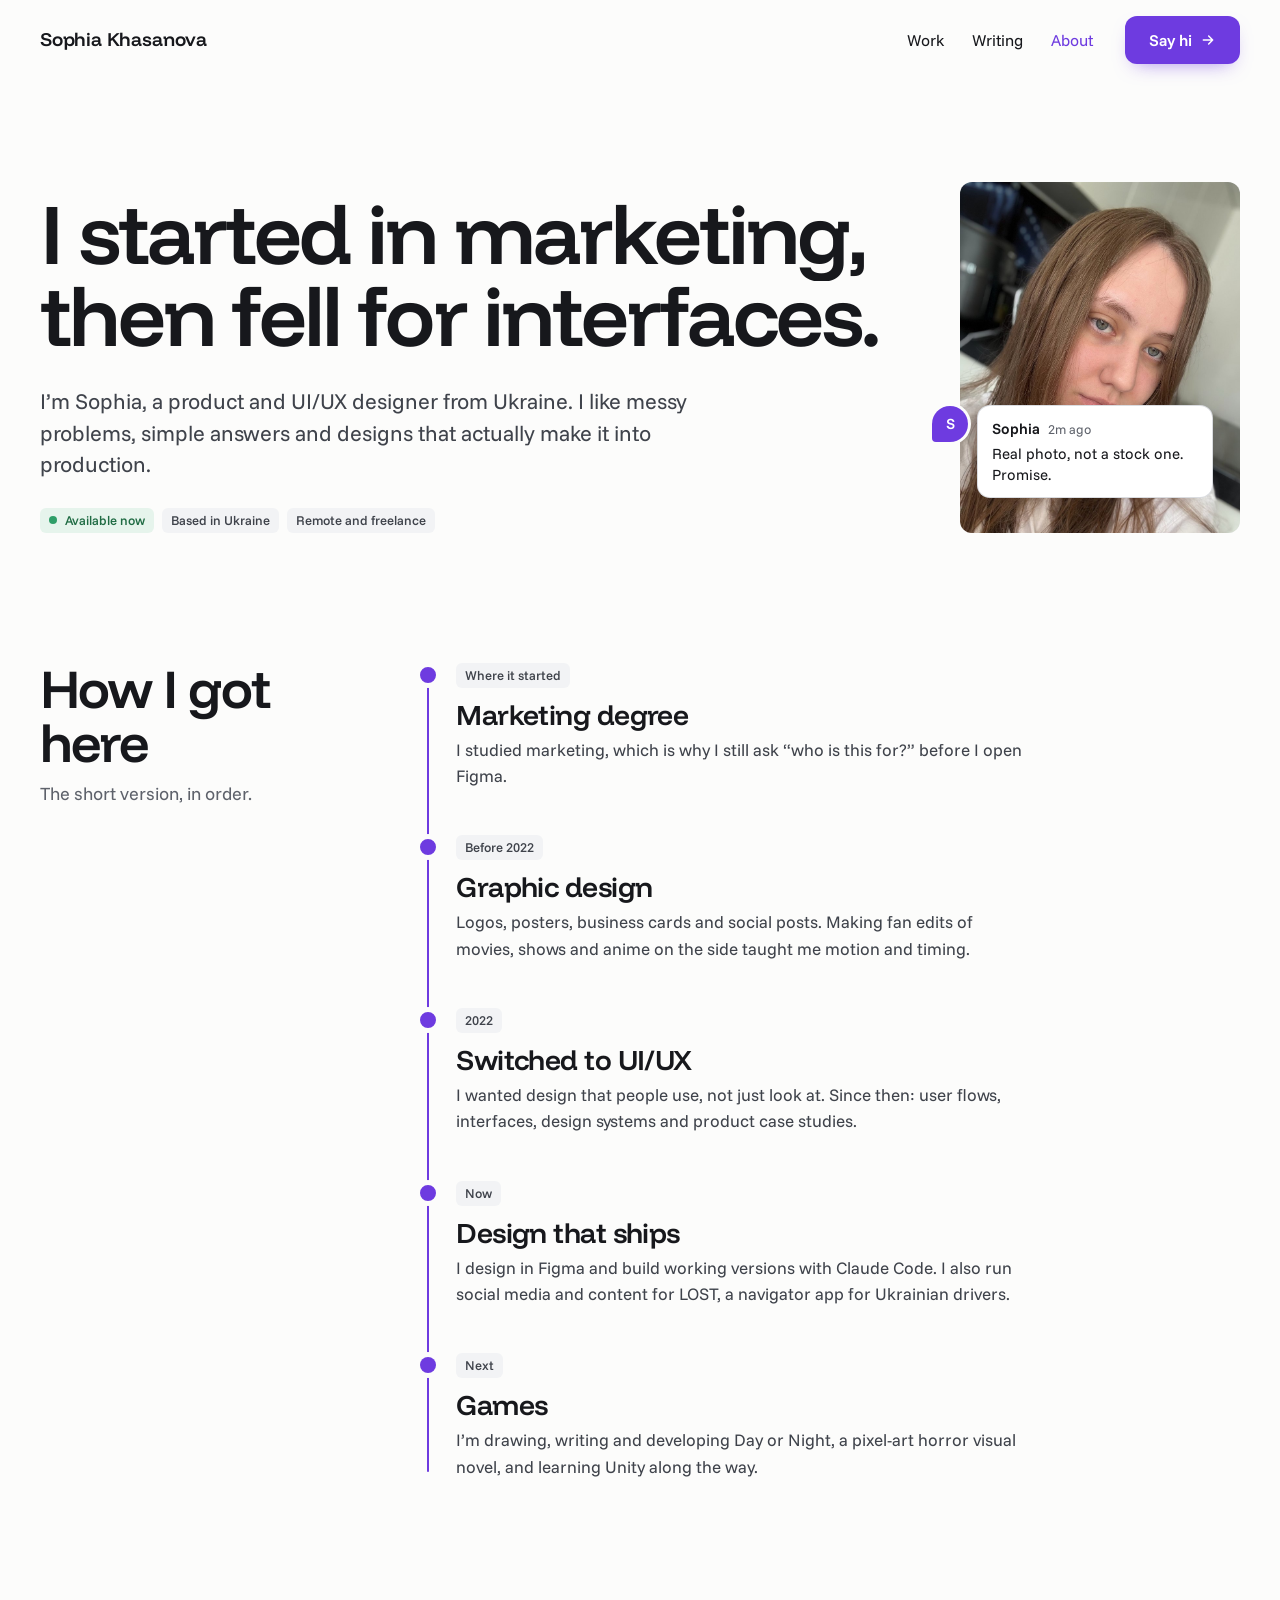
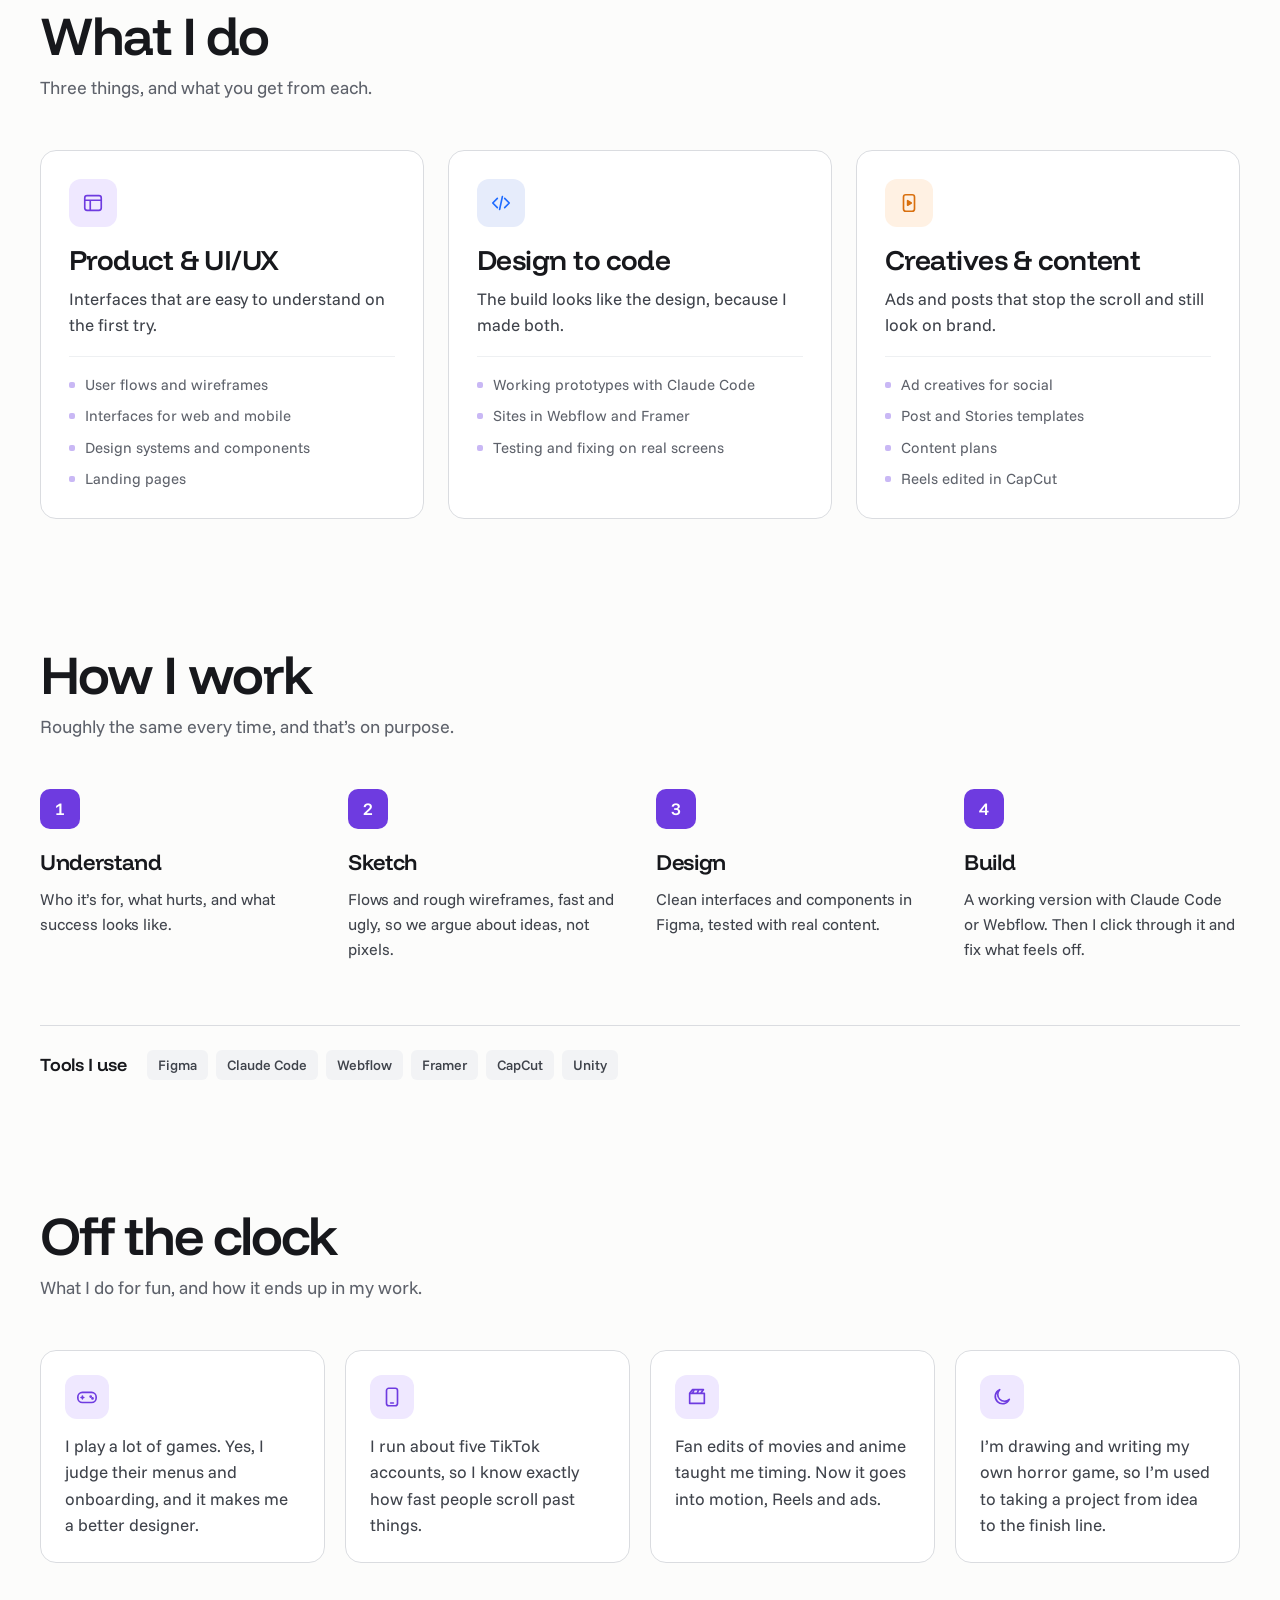
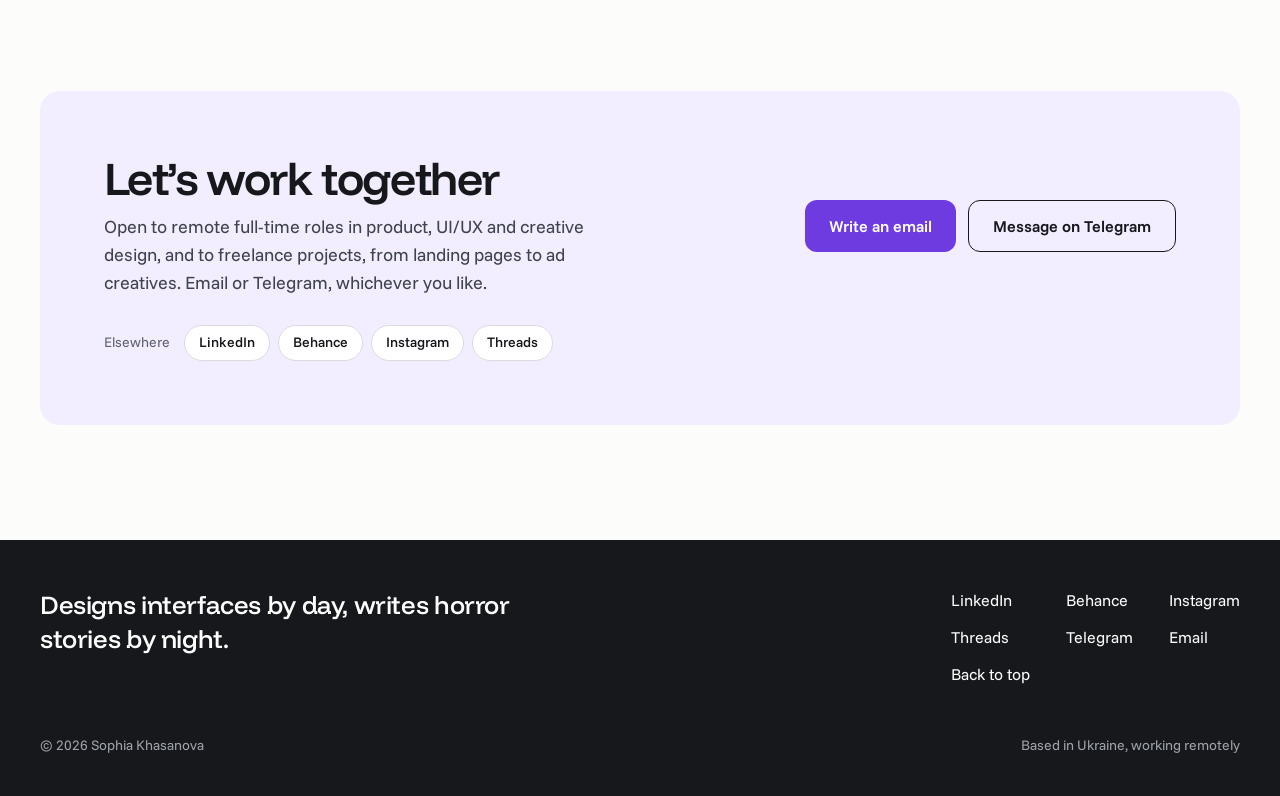
==== about/index.html @ 86a5037a "Portfolio site: landing and About page Co-Authored-By: Claude Opus 5.5 <noreply@anthropic.com> Claud" ====
<!doctype html>
<html lang="en">
<head>
<meta charset="utf-8">
<meta name="viewport" content="width=device-width, initial-scale=1">
<title>About Sophia Khasanova, product and UI/UX designer</title>
<meta name="description" content="Sophia Khasanova, product and UI/UX designer from Ukraine. Interfaces, design to code with Claude Code, and ad creatives. Open to remote roles and freelance.">
<link rel="canonical" href="https://sophiekhasanova.github.io/about/">
<meta property="og:type" content="website">
<meta property="og:title" content="About Sophia Khasanova, product and UI/UX designer">
<meta property="og:description" content="Sophia Khasanova, product and UI/UX designer from Ukraine. Interfaces, design to code with Claude Code, and ad creatives. Open to remote roles and freelance.">
<meta property="og:url" content="https://sophiekhasanova.github.io/about/">
<meta property="og:image" content="https://sophiekhasanova.github.io/assets/og.png">
<meta name="twitter:card" content="summary_large_image">
<meta name="theme-color" content="#FCFCFB">
<link rel="icon" href="../assets/favicon.svg" type="image/svg+xml">

<link rel="preconnect" href="https://fonts.googleapis.com">
<link href="https://fonts.googleapis.com/css2?family=Funnel+Display:wght@400;500;600;700;800&amp;family=Funnel+Sans:wght@400;500;600&amp;display=swap" rel="stylesheet">
<style>
body{margin:0;background:#FCFCFB}
*{box-sizing:border-box}
a{color:#17181C}a:hover{color:#6E3BE0}
a:focus-visible,button:focus-visible,[tabindex]:focus-visible{outline:2px solid #1E6BFF;outline-offset:4px}
::selection{background:#E7DDFF}

/* hero load */
.mask{display:block;overflow:hidden;padding-bottom:.08em;margin-bottom:-.08em}
.line{display:block;transform:translateY(105%);animation:lineUp 1s cubic-bezier(.2,.8,.2,1) forwards}
.l2{animation-delay:.12s}
@keyframes lineUp{to{transform:none}}
.fade{opacity:0;animation:fadeUp .8s cubic-bezier(.2,.8,.2,1) forwards}
.f1{animation-delay:.45s}.f2{animation-delay:.6s}.f3{animation-delay:.75s}
@keyframes fadeUp{from{opacity:0;transform:translateY(14px)}to{opacity:1;transform:none}}
.draw{animation:draw .9s cubic-bezier(.65,0,.35,1) .7s both}
@keyframes draw{from{clip-path:inset(0 100% 100% 0)}to{clip-path:inset(0 0 0 0)}}
.pop{animation:pop .45s cubic-bezier(.2,1.4,.4,1) both}
.p1{animation-delay:1.4s}.p2{animation-delay:1.55s}.p3{animation-delay:1.1s}
@keyframes pop{from{opacity:0;transform:scale(.6)}to{opacity:1;transform:none}}

/* design / build */
.ov{opacity:0;transition:opacity .45s ease;pointer-events:none}
.is-design .ov{opacity:1}
.cta{transition:background .3s,transform .3s cubic-bezier(.2,.8,.2,1)}
.cta:hover{background:#5A2BC4 !important;color:#fff !important;transform:translateY(-2px) !important}
.seg{transition:background .25s,color .25s}

/* scroll reveal */
html{scroll-behavior:smooth}
@supports (animation-timeline: view()){
.rv,.rv2{animation:rv linear both;animation-timeline:view();animation-range:entry 0% cover 28%}
@keyframes rv{from{opacity:0;transform:translateY(56px) scale(.985);filter:blur(6px)}to{opacity:1;transform:none;filter:none}}
.wgrid > .case:nth-child(2),.rv2:nth-child(2){animation-range:entry 8% cover 32%}
.wgrid > .case:nth-child(4),.rv2:nth-child(3){animation-range:entry 8% cover 32%}
.wgrid > .case:nth-child(5),.rv2:nth-child(4){animation-range:entry 16% cover 36%}
.par{animation:par linear both;animation-timeline:view();animation-range:cover}
@keyframes par{from{transform:translateY(-8%)}to{transform:translateY(0)}}
.pin{animation:pin linear both;animation-timeline:view();animation-range:entry 40% cover 45%}
@keyframes pin{from{opacity:0;transform:translateY(16px) scale(.7) rotate(-4deg)}to{opacity:1;transform:none}}
}
@supports (animation-timeline: scroll()){
.hdr{animation:hdr linear both;animation-timeline:scroll();animation-range:0 140px}
@keyframes hdr{to{box-shadow:0 1px 0 #DADCE0}}
}
.case .mk{will-change:transform}
.case:hover .mk{transform:translateY(-4px) scale(1.012)}
.case > div:first-child{transition:filter .5s}
.case:hover > div:first-child{filter:drop-shadow(0 22px 30px #17181C1f)}
.crow{transition:border-color .25s,box-shadow .25s,transform .35s cubic-bezier(.2,.8,.2,1)}
.crow:hover{transform:translateY(-2px)}
.soc{transition:background .2s,color .2s,transform .25s cubic-bezier(.2,.8,.2,1)}
.soc:hover{transform:translateY(-2px) !important}

/* cases */
.case{display:block;text-decoration:none;color:#17181C}
.case:hover{color:#17181C}
.case .mk{transition:transform .7s cubic-bezier(.2,.8,.2,1)}
.case .wsel{opacity:0;transition:opacity .25s}
.case:hover .wsel,.case:focus-visible .wsel{opacity:1}
.case .go{transition:transform .35s cubic-bezier(.2,.8,.2,1)}
.case:hover .go{transform:translateX(4px)}
.mk *{animation-play-state:paused}
.case:hover .mk *,.case:focus-visible .mk *{animation-play-state:running}
@media (hover:none){.mk *{animation-play-state:running}}

@keyframes breathe{0%,100%{transform:scale(1)}50%{transform:scale(1.22)}}
@keyframes dot{0%,60%,100%{transform:none;opacity:.45}30%{transform:translateY(-5px);opacity:1}}
@keyframes bar{0%,100%{transform:scaleY(1)}50%{transform:scaleY(.5)}}
@keyframes check{0%,12%{background:#fff;border-color:#B9BED0}22%,82%{background:#3D5BD9;border-color:#3D5BD9}92%,100%{background:#fff;border-color:#B9BED0}}
@keyframes tick{0%,12%{opacity:0}22%,82%{opacity:1}92%,100%{opacity:0}}
@keyframes strike{0%,12%{background-size:0 2px}22%,82%{background-size:100% 2px}92%,100%{background-size:0 2px}}
@keyframes caret{0%,49%{opacity:1}50%,100%{opacity:0}}
@keyframes float{0%,100%{transform:none}50%{transform:translateY(-10px)}}
@keyframes lid{0%,100%{transform:none}35%,70%{transform:translateY(-16px) rotate(-14deg)}}
@keyframes hop{0%,100%{transform:none}35%,70%{transform:translateY(-6px)}}
@keyframes reel{from{transform:translateY(0)}to{transform:translateY(-400%)}}
@keyframes glow{0%,100%{box-shadow:0 0 0 0 #FFD23F00}50%{box-shadow:0 0 0 8px #FFD23F33}}

.email .esel{opacity:0;transition:opacity .2s}
.email:hover .esel,.email:focus-visible .esel{opacity:1}
.wgrid{display:grid;grid-template-columns:repeat(6,minmax(0,1fr));gap:56px 32px}
.w3{grid-column:span 3}.w2{grid-column:span 2}
@media (max-width:1000px){.w2{grid-column:span 3}.w2:last-child{grid-column:span 6}}
@media (max-width:640px){.w3,.w2,.w2:last-child{grid-column:span 6}}
.allbtn{transition:background .3s,color .3s}
.allbtn:hover{background:#17181C !important;color:#fff !important}
.article{transition:border-color .3s}
.article:hover{border-color:#B8BCC4}
@keyframes lostDrive{0%{left:50%;top:96%;transform:translate(-50%,-50%) rotate(0deg)}50%{left:50%;top:40%;transform:translate(-50%,-50%) rotate(0deg)}58%{left:50%;top:40%;transform:translate(-50%,-50%) rotate(90deg)}100%{left:96%;top:40%;transform:translate(-50%,-50%) rotate(90deg)}}
@keyframes gpsA{0%,35%{opacity:1}42%,88%{opacity:0}95%,100%{opacity:1}}
@keyframes gpsB{0%,35%{opacity:0}42%,88%{opacity:1}95%,100%{opacity:0}}
@keyframes drive{0%{offset-distance:0%}85%,100%{offset-distance:100%}}
.crow:hover{border-color:#B8BCC4;box-shadow:0 12px 28px -18px #17181C40}
.cbtn{transition:background .2s,border-color .2s}
.cbtn:hover{background:#F2F3F5 !important;border-color:#B8BCC4 !important;color:#17181C !important}
.cbtn-main{transition:background .2s,transform .2s}
.cbtn-main:hover{color:#fff !important;transform:translateY(-1px) !important}
@keyframes rain{to{transform:translateY(200px)}}
@keyframes neon{0%,100%{opacity:1}88%{opacity:.35}90%{opacity:1}94%{opacity:.5}96%{opacity:1}}
.hsoc{display:flex}
.soc:hover{background:#EEF0F2 !important;color:#6E3BE0 !important}
@media (max-width:760px){.hsoc{display:none}}
.mk .hide-sm{display:flex}
@media (max-width:640px){.mk .hide-sm{display:none}}


/* mobile */
@media (max-width:640px){
.hdr{padding:12px 20px !important;gap:10px 16px !important}
.hdr nav{order:3;width:100%;gap:22px !important;font-size:15px !important}
.hcta{height:42px !important;padding:0 18px !important;font-size:15px !important}
main > section, body section, footer > div{padding-left:20px !important;padding-right:20px !important}
.vhint{display:none}
.crow > span[aria-hidden]{display:none !important}
.crow{padding:18px !important}
.gimg{min-height:0 !important;height:auto !important;aspect-ratio:4/3}
.st{display:grid !important;grid-template-columns:40px 1fr;column-gap:16px;row-gap:4px}
.st .stn{grid-row:span 2;margin:0 !important}
.fact{transform:none !important}
.ctab a{flex:1 1 100%;justify-content:center}
footer nav{grid-template-columns:repeat(2,auto) !important}
.sk{padding:22px !important}
}
@media (prefers-reduced-motion: reduce){
.line,.fade,.draw,.pop{animation:none;transform:none;opacity:1;clip-path:none}
.rv,.rv2,.par,.pin,.hdr{animation:none}
html{scroll-behavior:auto}
.case:hover .mk,.crow:hover,.soc:hover{transform:none !important}
.mk *{animation:none !important}
.ov,.cta,.seg,.case .mk,.case .wsel,.case .go{transition:none}
}
/* about page */
.stick{position:sticky;top:96px}
@media (max-width:900px){.stick{position:static}}
.tlfill{transform:scaleY(1)}
@supports (animation-timeline: view()){
.tlfill{animation:tlf linear both;animation-timeline:view();animation-range:entry 30% exit 60%}
@keyframes tlf{from{transform:scaleY(0)}to{transform:scaleY(1)}}
.tldot{animation:tld linear both;animation-timeline:view();animation-range:entry 60% cover 45%}
@keyframes tld{from{background:#FCFCFB;border-color:#C9CCD2}to{background:#6E3BE0;border-color:#6E3BE0}}
.st .stn{animation:stn linear both;animation-timeline:view();animation-range:entry 70% cover 40%}
@keyframes stn{from{background:#F2F3F5;color:#5E626B}to{background:#6E3BE0;color:#fff}}
}
.tldot{position:absolute;left:-36px;top:6px;width:16px;height:16px;border-radius:50%;border:2px solid #6E3BE0;background:#6E3BE0;box-shadow:0 0 0 5px #FCFCFB}
.tldot.tlnext{border-style:dashed}
.tlchip{display:inline-block;background:#F2F3F5;color:#3F434B;border-radius:6px;padding:6px 9px;font-size:13px;font-weight:500;line-height:1}
.tlh{margin:12px 0 6px;font-family:'Funnel Display',sans-serif;font-weight:600;font-size:clamp(24px,2.2vw,30px);letter-spacing:-0.02em;line-height:1.1}
.tlp{margin:0;max-width:34em;color:#3F434B}
.sk{position:relative;display:flex;flex-direction:column;gap:10px;padding:28px;border:1px solid #DADCE0;border-radius:16px;background:#fff;transition:border-color .3s,transform .45s cubic-bezier(.2,.8,.2,1),box-shadow .45s}
.sk:hover{border-color:transparent;transform:translateY(-4px);box-shadow:0 22px 40px -26px #17181C55}
.sksel{position:absolute;inset:-1px;border:1.5px solid #6E3BE0;border-radius:16px;opacity:0;transition:opacity .25s;pointer-events:none}
.sksel span{position:absolute;left:-1.5px;top:-26px;background:#6E3BE0;color:#fff;font-size:12px;font-weight:500;padding:3px 8px;border-radius:4px 4px 4px 0}
.sk:hover .sksel{opacity:1}
.skic{width:48px;height:48px;border-radius:12px;display:flex;align-items:center;justify-content:center;margin-bottom:8px;transition:transform .5s cubic-bezier(.2,1.4,.4,1)}
.sk:hover .skic{transform:rotate(-8deg) scale(1.08)}
.skh{margin:0;font-family:'Funnel Display',sans-serif;font-weight:600;font-size:clamp(24px,2.2vw,28px);letter-spacing:-0.02em;line-height:1.1}
.skp{margin:0;color:#3F434B}
.skl{margin:8px 0 0;padding:16px 0 0;border-top:1px solid #EEF0F2;list-style:none;display:flex;flex-direction:column;gap:8px;color:#5E626B;font-size:15px}
.skl li{display:flex;gap:10px;align-items:baseline}
.skl li::before{content:"";flex:none;width:6px;height:6px;border-radius:2px;background:#C9B8F5;transform:translateY(-2px)}
.st{display:flex;flex-direction:column;gap:8px}
.stn{width:40px;height:40px;border-radius:10px;background:#6E3BE0;color:#fff;display:flex;align-items:center;justify-content:center;font-family:'Funnel Display',sans-serif;font-weight:600;font-size:17px;margin-bottom:8px}
.sth{margin:0;font-family:'Funnel Display',sans-serif;font-weight:600;font-size:22px;letter-spacing:-0.015em}
.stp{margin:0;color:#3F434B;font-size:16px}
.tool{background:#F2F3F5;color:#3F434B;border-radius:6px;padding:8px 11px;font-size:14px;font-weight:500;line-height:1;transition:background .2s,color .2s,transform .25s cubic-bezier(.2,.8,.2,1)}
.tool:hover{background:#EFE8FF !important;color:#6E3BE0 !important;transform:translateY(-2px) !important}
.fact{background:#fff;border:1px solid #DADCE0;border-radius:16px;padding:24px;display:flex;flex-direction:column;gap:14px;transform:rotate(var(--r));transition:transform .5s cubic-bezier(.2,1.2,.4,1),box-shadow .5s}
.fact:hover{transform:rotate(0) translateY(-4px);box-shadow:0 22px 40px -26px #17181C55}
.fact p{margin:0;color:#3F434B}
.fe{width:44px;height:44px;border-radius:12px;background:#EFE8FF;display:flex;align-items:center;justify-content:center}
.navon{color:#6E3BE0 !important}
@media (prefers-reduced-motion: reduce){
.tlfill,.tldot,.st .stn{animation:none}
.sk,.sk:hover,.fact,.fact:hover,.skic,.tool:hover{transition:none !important;transform:none !important}
}

.hcta{transition:background .3s,transform .3s cubic-bezier(.2,.8,.2,1),box-shadow .3s}
.hcta:hover{background:#5A2BC4 !important;color:#fff !important;transform:translateY(-1px) !important;box-shadow:0 12px 24px -10px #6E3BE0CC !important}
.hdot{width:8px;height:8px;border-radius:50%;background:#3DDC84;box-shadow:0 0 0 0 #3DDC8466;animation:hping 2.2s ease-out infinite}
@keyframes hping{0%{box-shadow:0 0 0 0 #3DDC8488}70%,100%{box-shadow:0 0 0 7px #3DDC8400}}
.harr{transition:transform .35s cubic-bezier(.2,.8,.2,1)}
.hcta:hover .harr{transform:translateX(3px)}
.schip{transition:border-color .2s,color .2s,transform .25s cubic-bezier(.2,.8,.2,1)}
.schip:hover{border-color:#6E3BE0 !important;color:#6E3BE0 !important;transform:translateY(-2px) !important}
section[id]{scroll-margin-top:104px}
@media (max-width:640px){section[id]{scroll-margin-top:124px}}
@media (prefers-reduced-motion: reduce){.hdot{animation:none}.hcta:hover,.schip:hover{transform:none !important}}
</style>

</head>
<body>

<div style="background:#FCFCFB;color:#17181C;font-family:'Funnel Sans',system-ui,sans-serif;font-size:17px;line-height:1.55;overflow-x:clip">

<header id="top" class="hdr" style="position:sticky;top:0;z-index:30;padding:16px max(40px,calc((100% - 1240px) / 2));display:flex;align-items:center;gap:16px 32px;flex-wrap:wrap;background:#FCFCFBE0;backdrop-filter:blur(14px);-webkit-backdrop-filter:blur(14px)">
<a href="../index.html" style="font-family:'Funnel Display',sans-serif;font-weight:600;font-size:19px;letter-spacing:-0.01em;margin-right:auto;text-decoration:none">Sophia Khasanova</a>
<nav style="display:flex;gap:28px;font-size:16px">
<a href="../index.html#work" style="text-decoration:none">Work</a>
<a href="../index.html#writing" style="text-decoration:none">Writing</a>
<a href="#top" class="navon" aria-current="page" style="text-decoration:none">About</a>
</nav>
<a href="#contact" class="hcta" style="display:inline-flex;align-items:center;gap:8px;height:48px;padding:0 24px;border-radius:12px;background:#6E3BE0;color:#fff;text-decoration:none;font-weight:600;font-size:16px;box-shadow:0 8px 20px -10px #6E3BE0AA">Say hi<svg class="harr" width="16" height="16" viewBox="0 0 24 24" fill="none" stroke="currentColor" stroke-width="2.2" stroke-linecap="round" stroke-linejoin="round" aria-hidden="true"><path d="M5 12h14M13 6l6 6-6 6"></path></svg></a>
</header>

<main>
<section style="max-width:1320px;margin:0 auto;padding:clamp(48px,8vw,104px) 40px clamp(80px,10vw,140px)">
<div style="display:flex;flex-wrap:wrap;gap:56px 80px;align-items:flex-end">
<div style="flex:999 1 520px;min-width:0;display:flex;flex-direction:column;gap:28px">
<h1 style="margin:0;font-family:'Funnel Display',sans-serif;font-weight:600;font-size:clamp(44px,6.6vw,96px);line-height:0.98;letter-spacing:-0.035em">
<span class="mask"><span class="line">I started in marketing,</span></span>
<span class="mask"><span class="line l2">then fell for interfaces.</span></span>
</h1>
<p class="fade f1" style="margin:0;max-width:30em;font-size:clamp(19px,1.7vw,23px);line-height:1.45;color:#3F434B">I’m Sophia, a product and UI/UX designer from Ukraine. I like messy problems, simple answers and designs that actually make it into production.</p>
<ul class="fade f2" style="margin:0;padding:0;list-style:none;display:flex;flex-wrap:wrap;gap:8px">
<li style="display:inline-flex;align-items:center;gap:8px;background:#E6F4EC;color:#1F6B43;border-radius:6px;padding:6px 9px;font-size:13px;font-weight:500;line-height:1"><span style="width:8px;height:8px;border-radius:50%;background:#2E9E68"></span>Available now</li>
<li style="background:#F2F3F5;color:#3F434B;border-radius:6px;padding:6px 9px;font-size:13px;font-weight:500;line-height:1">Based in Ukraine</li>
<li style="background:#F2F3F5;color:#3F434B;border-radius:6px;padding:6px 9px;font-size:13px;font-weight:500;line-height:1">Remote and freelance</li>
</ul>
</div>
<div class="fade f2" style="position:relative;flex:1 1 280px;max-width:400px">
<div style="border-radius:12px;overflow:hidden;aspect-ratio:4/5;background:#EEF0F2"><img class="par" src="../assets/sophia.jpg" alt="Portrait of Sophia Khasanova" style="display:block;width:100%;height:112%;object-fit:cover;object-position:55% 28%"></div>
<div class="pop p2" style="position:absolute;left:-28px;bottom:36px;display:flex;align-items:flex-start;gap:10px;max-width:280px;transform-origin:left bottom">
<span aria-hidden="true" style="flex:none;width:36px;height:36px;border-radius:18px 18px 18px 4px;background:#6E3BE0;color:#fff;display:flex;align-items:center;justify-content:center;font-weight:600;font-size:15px;box-shadow:0 0 0 3px #FCFCFB">S</span>
<div style="background:#FFFFFF;border-radius:12px;padding:12px 14px;box-shadow:0 0 0 1px #DADCE0,0 10px 24px -12px #17181C40;font-size:15px;line-height:1.4">
<span style="display:flex;gap:8px;align-items:baseline;margin-bottom:4px"><span style="font-weight:600">Sophia</span><span style="color:#5E626B;font-size:13px">2m ago</span></span>
Real photo, not a stock one. Promise.
</div>
</div>
</div>
</div>
</section>

<section aria-labelledby="path-h" style="max-width:1320px;margin:0 auto;padding:0 40px clamp(80px,10vw,140px)">
<div style="display:flex;flex-wrap:wrap;gap:40px 80px;align-items:flex-start">
<div class="rv stick" style="flex:1 1 300px;min-width:0;display:flex;flex-direction:column;gap:12px">
<h2 id="path-h" style="margin:0;font-family:'Funnel Display',sans-serif;font-weight:600;font-size:clamp(36px,4.2vw,60px);letter-spacing:-0.035em;line-height:1">How I got here</h2>
<p style="margin:0;color:#5E626B;font-size:18px">The short version, in order.</p>
</div>
<ol class="tl" style="flex:999 1 560px;min-width:0;margin:0;padding:0 0 0 36px;list-style:none;position:relative;display:flex;flex-direction:column;gap:44px">
<span aria-hidden="true" style="position:absolute;left:7px;top:8px;bottom:8px;width:2px;background:#E4E6EA;border-radius:2px"></span>
<span aria-hidden="true" class="tlfill" style="position:absolute;left:7px;top:8px;bottom:8px;width:2px;background:#6E3BE0;border-radius:2px;transform-origin:top"></span>
<li class="rv2 tli" style="position:relative"><span aria-hidden="true" class="tldot"></span><span class="tlchip">Where it started</span><h3 class="tlh">Marketing degree</h3><p class="tlp">I studied marketing, which is why I still ask “who is this for?” before I open Figma.</p></li>
<li class="rv2 tli" style="position:relative"><span aria-hidden="true" class="tldot"></span><span class="tlchip">Before 2022</span><h3 class="tlh">Graphic design</h3><p class="tlp">Logos, posters, business cards and social posts. Making fan edits of movies, shows and anime on the side taught me motion and timing.</p></li>
<li class="rv2 tli" style="position:relative"><span aria-hidden="true" class="tldot"></span><span class="tlchip">2022</span><h3 class="tlh">Switched to UI/UX</h3><p class="tlp">I wanted design that people use, not just look at. Since then: user flows, interfaces, design systems and product case studies.</p></li>
<li class="rv2 tli" style="position:relative"><span aria-hidden="true" class="tldot"></span><span class="tlchip">Now</span><h3 class="tlh">Design that ships</h3><p class="tlp">I design in Figma and build working versions with Claude Code. I also run social media and content for LOST, a navigator app for Ukrainian drivers.</p></li>
<li class="rv2 tli" style="position:relative"><span aria-hidden="true" class="tldot tlnext"></span><span class="tlchip">Next</span><h3 class="tlh">Games</h3><p class="tlp">I’m drawing, writing and developing Day or Night, a pixel-art horror visual novel, and learning Unity along the way.</p></li>
</ol>
</div>
</section>

<section aria-labelledby="do-h" style="max-width:1320px;margin:0 auto;padding:0 40px clamp(80px,10vw,140px)">
<div class="rv" style="display:flex;flex-direction:column;gap:12px;margin-bottom:clamp(32px,4vw,48px)">
<h2 id="do-h" style="margin:0;font-family:'Funnel Display',sans-serif;font-weight:600;font-size:clamp(36px,4.2vw,60px);letter-spacing:-0.035em;line-height:1">What I do</h2>
<p style="margin:0;color:#5E626B;font-size:18px">Three things, and what you get from each.</p>
</div>
<div style="display:grid;grid-template-columns:repeat(auto-fit,minmax(min(100%,300px),1fr));gap:24px">
<article class="sk rv2">
<span class="sksel" aria-hidden="true"><span>Card / Skill</span></span>
<span aria-hidden="true" class="skic" style="background:#EFE8FF"><svg width="22" height="22" viewBox="0 0 24 24" fill="none" stroke="#6E3BE0" stroke-width="1.8" stroke-linejoin="round"><rect x="3" y="4" width="18" height="16" rx="2.5"></rect><path d="M3 9h18M9 9v11"></path></svg></span>
<h3 class="skh">Product &amp; UI/UX</h3>
<p class="skp">Interfaces that are easy to understand on the first try.</p>
<ul class="skl"><li>User flows and wireframes</li><li>Interfaces for web and mobile</li><li>Design systems and components</li><li>Landing pages</li></ul>
</article>
<article class="sk rv2">
<span class="sksel" aria-hidden="true"><span>Card / Skill</span></span>
<span aria-hidden="true" class="skic" style="background:#E6ECFB"><svg width="22" height="22" viewBox="0 0 24 24" fill="none" stroke="#1E6BFF" stroke-width="1.8" stroke-linecap="round" stroke-linejoin="round"><path d="M8 7l-5 5 5 5M16 7l5 5-5 5M13.5 5l-3 14"></path></svg></span>
<h3 class="skh">Design to code</h3>
<p class="skp">The build looks like the design, because I made both.</p>
<ul class="skl"><li>Working prototypes with Claude Code</li><li>Sites in Webflow and Framer</li><li>Testing and fixing on real screens</li></ul>
</article>
<article class="sk rv2">
<span class="sksel" aria-hidden="true"><span>Card / Skill</span></span>
<span aria-hidden="true" class="skic" style="background:#FFF1E3"><svg width="22" height="22" viewBox="0 0 24 24" fill="none" stroke="#D9700F" stroke-width="1.8" stroke-linejoin="round"><rect x="6" y="3" width="12" height="18" rx="2.5"></rect><path d="M10.5 9.5v5l4-2.5z" fill="#D9700F"></path></svg></span>
<h3 class="skh">Creatives &amp; content</h3>
<p class="skp">Ads and posts that stop the scroll and still look on brand.</p>
<ul class="skl"><li>Ad creatives for social</li><li>Post and Stories templates</li><li>Content plans</li><li>Reels edited in CapCut</li></ul>
</article>
</div>
</section>

<section aria-labelledby="how-h" style="max-width:1320px;margin:0 auto;padding:0 40px clamp(80px,10vw,140px)">
<div class="rv" style="display:flex;flex-direction:column;gap:12px;margin-bottom:clamp(32px,4vw,48px)">
<h2 id="how-h" style="margin:0;font-family:'Funnel Display',sans-serif;font-weight:600;font-size:clamp(36px,4.2vw,60px);letter-spacing:-0.035em;line-height:1">How I work</h2>
<p style="margin:0;color:#5E626B;font-size:18px">Roughly the same every time, and that’s on purpose.</p>
</div>
<ol class="steps" style="margin:0;padding:0;list-style:none;display:grid;grid-template-columns:repeat(auto-fit,minmax(min(100%,230px),1fr));gap:32px;position:relative">
<li class="st rv2"><span class="stn">1</span><h3 class="sth">Understand</h3><p class="stp">Who it’s for, what hurts, and what success looks like.</p></li>
<li class="st rv2"><span class="stn">2</span><h3 class="sth">Sketch</h3><p class="stp">Flows and rough wireframes, fast and ugly, so we argue about ideas, not pixels.</p></li>
<li class="st rv2"><span class="stn">3</span><h3 class="sth">Design</h3><p class="stp">Clean interfaces and components in Figma, tested with real content.</p></li>
<li class="st rv2"><span class="stn">4</span><h3 class="sth">Build</h3><p class="stp">A working version with Claude Code or Webflow. Then I click through it and fix what feels off.</p></li>
</ol>
<div class="rv" style="margin-top:clamp(40px,5vw,64px);display:flex;flex-wrap:wrap;align-items:center;gap:12px 20px;border-top:1px solid #DADCE0;padding-top:24px">
<h3 style="margin:0;font-family:'Funnel Display',sans-serif;font-weight:600;font-size:18px;letter-spacing:-0.01em">Tools I use</h3>
<ul style="margin:0;padding:0;list-style:none;display:flex;flex-wrap:wrap;gap:8px">
<li class="tool">Figma</li><li class="tool">Claude Code</li><li class="tool">Webflow</li><li class="tool">Framer</li><li class="tool">CapCut</li><li class="tool">Unity</li>
</ul>
</div>
</section>

<section aria-labelledby="off-h" style="max-width:1320px;margin:0 auto;padding:0 40px clamp(80px,10vw,140px)">
<div class="rv" style="display:flex;flex-direction:column;gap:12px;margin-bottom:clamp(32px,4vw,48px)">
<h2 id="off-h" style="margin:0;font-family:'Funnel Display',sans-serif;font-weight:600;font-size:clamp(36px,4.2vw,60px);letter-spacing:-0.035em;line-height:1">Off the clock</h2>
<p style="margin:0;color:#5E626B;font-size:18px">What I do for fun, and how it ends up in my work.</p>
</div>
<ul style="margin:0;padding:0;list-style:none;display:grid;grid-template-columns:repeat(auto-fit,minmax(min(100%,250px),1fr));gap:20px">
<li class="fact rv2" style="--r:-1.4deg"><span class="fe" aria-hidden="true"><svg width="22" height="22" viewBox="0 0 24 24" fill="none" stroke="#6E3BE0" stroke-width="1.8" stroke-linecap="round" stroke-linejoin="round"><rect x="2" y="7" width="20" height="11" rx="5"/><path d="M7 11v3M5.5 12.5h3"/><circle cx="16" cy="11.5" r=".6" fill="#6E3BE0"/><circle cx="18" cy="13.5" r=".6" fill="#6E3BE0"/></svg></span><p>I play a lot of games. Yes, I judge their menus and onboarding, and it makes me a better designer.</p></li><li class="fact rv2" style="--r:1.1deg"><span class="fe" aria-hidden="true"><svg width="22" height="22" viewBox="0 0 24 24" fill="none" stroke="#6E3BE0" stroke-width="1.8" stroke-linecap="round" stroke-linejoin="round"><rect x="6" y="2.5" width="12" height="19" rx="2.5"/><path d="M10.5 18.5h3"/></svg></span><p>I run about five TikTok accounts, so I know exactly how fast people scroll past things.</p></li><li class="fact rv2" style="--r:-0.7deg"><span class="fe" aria-hidden="true"><svg width="22" height="22" viewBox="0 0 24 24" fill="none" stroke="#6E3BE0" stroke-width="1.8" stroke-linecap="round" stroke-linejoin="round"><path d="M4 8h16v11H4zM4 8l3-4h12l-3 4M9 4l-2 4M14 4l-2 4"/></svg></span><p>Fan edits of movies and anime taught me timing. Now it goes into motion, Reels and ads.</p></li><li class="fact rv2" style="--r:1.4deg"><span class="fe" aria-hidden="true"><svg width="22" height="22" viewBox="0 0 24 24" fill="none" stroke="#6E3BE0" stroke-width="1.8" stroke-linecap="round" stroke-linejoin="round"><path d="M20 14.5A8 8 0 1 1 9.5 4a6.5 6.5 0 0 0 10.5 10.5z"/></svg></span><p>I’m drawing and writing my own horror game, so I’m used to taking a project from idea to the finish line.</p></li>
</ul>
</section>

<section id="contact" style="max-width:1320px;margin:0 auto;padding:0 40px clamp(72px,9vw,120px)">
<div class="rv" style="border-radius:20px;background:#F2EDFF;padding:clamp(36px,5vw,64px);display:flex;flex-wrap:wrap;gap:28px 48px;align-items:center;justify-content:space-between">
<div style="flex:1 1 360px;min-width:0;display:flex;flex-direction:column;gap:12px">
<h2 style="margin:0;font-family:'Funnel Display',sans-serif;font-weight:600;font-size:clamp(32px,3.6vw,52px);letter-spacing:-0.035em;line-height:1">Let’s work together</h2>
<p style="margin:0;max-width:30em;color:#3F434B;font-size:18px">Open to remote full-time roles in product, UI/UX and creative design, and to freelance projects, from landing pages to ad creatives. Email or Telegram, whichever you like.</p>
</div>
<div class="ctab" style="display:flex;flex-wrap:wrap;gap:12px">
<a href="mailto:sophieekhasanova@gmail.com" class="cta" style="display:inline-flex;align-items:center;height:52px;padding:0 24px;border-radius:12px;background:#6E3BE0;color:#fff;text-decoration:none;font-weight:600;font-size:16px">Write an email</a>
<a href="https://t.me/kalvaaani" target="_blank" rel="noopener" class="allbtn" style="display:inline-flex;align-items:center;height:52px;padding:0 24px;border-radius:12px;border:1.5px solid #17181C;color:#17181C;text-decoration:none;font-weight:600;font-size:16px">Message on Telegram</a>
</div>
<div style="display:flex;flex-wrap:wrap;align-items:center;gap:8px 8px;flex-basis:100%"><span style="color:#5E626B;font-size:14px;margin-right:6px">Elsewhere</span><a href="https://www.linkedin.com/in/sophie-khasanova-a0128a301/" target="_blank" rel="noopener" class="schip" style="display:inline-flex;align-items:center;height:36px;padding:0 14px;border-radius:999px;border:1px solid #DADCE0;background:#fff;color:#17181C;text-decoration:none;font-size:14px;font-weight:500">LinkedIn</a><a href="https://www.behance.net/sophiaaaa" target="_blank" rel="noopener" class="schip" style="display:inline-flex;align-items:center;height:36px;padding:0 14px;border-radius:999px;border:1px solid #DADCE0;background:#fff;color:#17181C;text-decoration:none;font-size:14px;font-weight:500">Behance</a><a href="https://www.instagram.com/sophia.dsgnn/" target="_blank" rel="noopener" class="schip" style="display:inline-flex;align-items:center;height:36px;padding:0 14px;border-radius:999px;border:1px solid #DADCE0;background:#fff;color:#17181C;text-decoration:none;font-size:14px;font-weight:500">Instagram</a><a href="https://www.threads.com/@sophia.dsgnn" target="_blank" rel="noopener" class="schip" style="display:inline-flex;align-items:center;height:36px;padding:0 14px;border-radius:999px;border:1px solid #DADCE0;background:#fff;color:#17181C;text-decoration:none;font-size:14px;font-weight:500">Threads</a></div>
</div>
</section>
</main>

<footer style="background:#17181C;color:#C9CCD2">
<div style="max-width:1320px;margin:0 auto;padding:48px 40px 40px;display:flex;flex-direction:column;gap:48px">
<div style="display:flex;justify-content:space-between;align-items:flex-start;gap:32px;flex-wrap:wrap">
<span style="font-family:'Funnel Display',sans-serif;font-weight:500;font-size:clamp(20px,2vw,26px);letter-spacing:-0.015em;color:#FCFCFB;max-width:20em;line-height:1.3">Designs interfaces by day, writes horror stories by night.</span>
<nav aria-label="Elsewhere" style="display:grid;grid-template-columns:repeat(3,auto);gap:12px 36px;font-size:16px">
<a href="https://www.linkedin.com/in/sophie-khasanova-a0128a301/" target="_blank" rel="noopener" style="color:#FCFCFB;text-decoration:none">LinkedIn</a>
<a href="https://www.behance.net/sophiaaaa" target="_blank" rel="noopener" style="color:#FCFCFB;text-decoration:none">Behance</a>
<a href="https://www.instagram.com/sophia.dsgnn/" target="_blank" rel="noopener" style="color:#FCFCFB;text-decoration:none">Instagram</a>
<a href="https://www.threads.com/@sophia.dsgnn" target="_blank" rel="noopener" style="color:#FCFCFB;text-decoration:none">Threads</a>
<a href="https://t.me/kalvaaani" target="_blank" rel="noopener" style="color:#FCFCFB;text-decoration:none">Telegram</a>
<a href="mailto:sophieekhasanova@gmail.com" style="color:#FCFCFB;text-decoration:none">Email</a>
<a href="#top" style="color:#FCFCFB;text-decoration:none">Back to top</a>
</nav>
</div>
<div style="display:flex;justify-content:space-between;gap:16px;flex-wrap:wrap;font-size:14px;color:#9EA2AA">
<span>© 2026 Sophia Khasanova</span>
<span>Based in Ukraine, working remotely</span>
</div>
</div>
</footer>

</div>

<script>
(function(){
  var reduce = window.matchMedia && matchMedia('(prefers-reduced-motion: reduce)').matches;
  document.addEventListener('click', function(e){
    var a = e.target.closest && e.target.closest('a[href^="#"]');
    if(!a) return;
    var id = a.getAttribute('href').slice(1);
    var t = document.getElementById(id);
    if(!t) return;
    e.preventDefault();
    var hdr = document.querySelector('.hdr');
    var off = id === 'top' ? 0 : (hdr ? hdr.getBoundingClientRect().height : 0) + 24;
    var y = id === 'top' ? 0 : t.getBoundingClientRect().top + window.scrollY - off;
    window.scrollTo({top: y, behavior: reduce ? 'auto' : 'smooth'});
    history.replaceState(null, '', '#' + id);
  });
  var hero = document.querySelector('[data-mode]');
  if (hero) {
    var btns = hero.querySelectorAll('.seg');
    var ON = "border:0;border-radius:7px;padding:0 18px;height:44px;font:600 15px 'Funnel Sans',sans-serif;cursor:pointer;background:#FCFCFB;color:#17181C;box-shadow:0 1px 2px #17181C22";
    var OFF = "border:0;border-radius:7px;padding:0 18px;height:44px;font:500 15px 'Funnel Sans',sans-serif;cursor:pointer;background:transparent;color:#5E626B";
    function set(m){
      hero.className = m === 'design' ? 'is-design' : 'is-build';
      btns.forEach(function(b){ var on = b.dataset.set === m; b.setAttribute('aria-pressed', on); b.style.cssText = on ? ON : OFF; });
    }
    btns.forEach(function(b){ b.addEventListener('click', function(){ set(b.dataset.set); }); });
    set('design');
  }
  var cp = document.querySelector('[data-copy]');
  if (cp) cp.addEventListener('click', function(){
    try { navigator.clipboard.writeText(cp.dataset.copy); } catch(e){}
    cp.textContent = 'Copied';
    setTimeout(function(){ cp.textContent = 'Copy'; }, 1600);
  });
})();
</script>
</body>
</html>
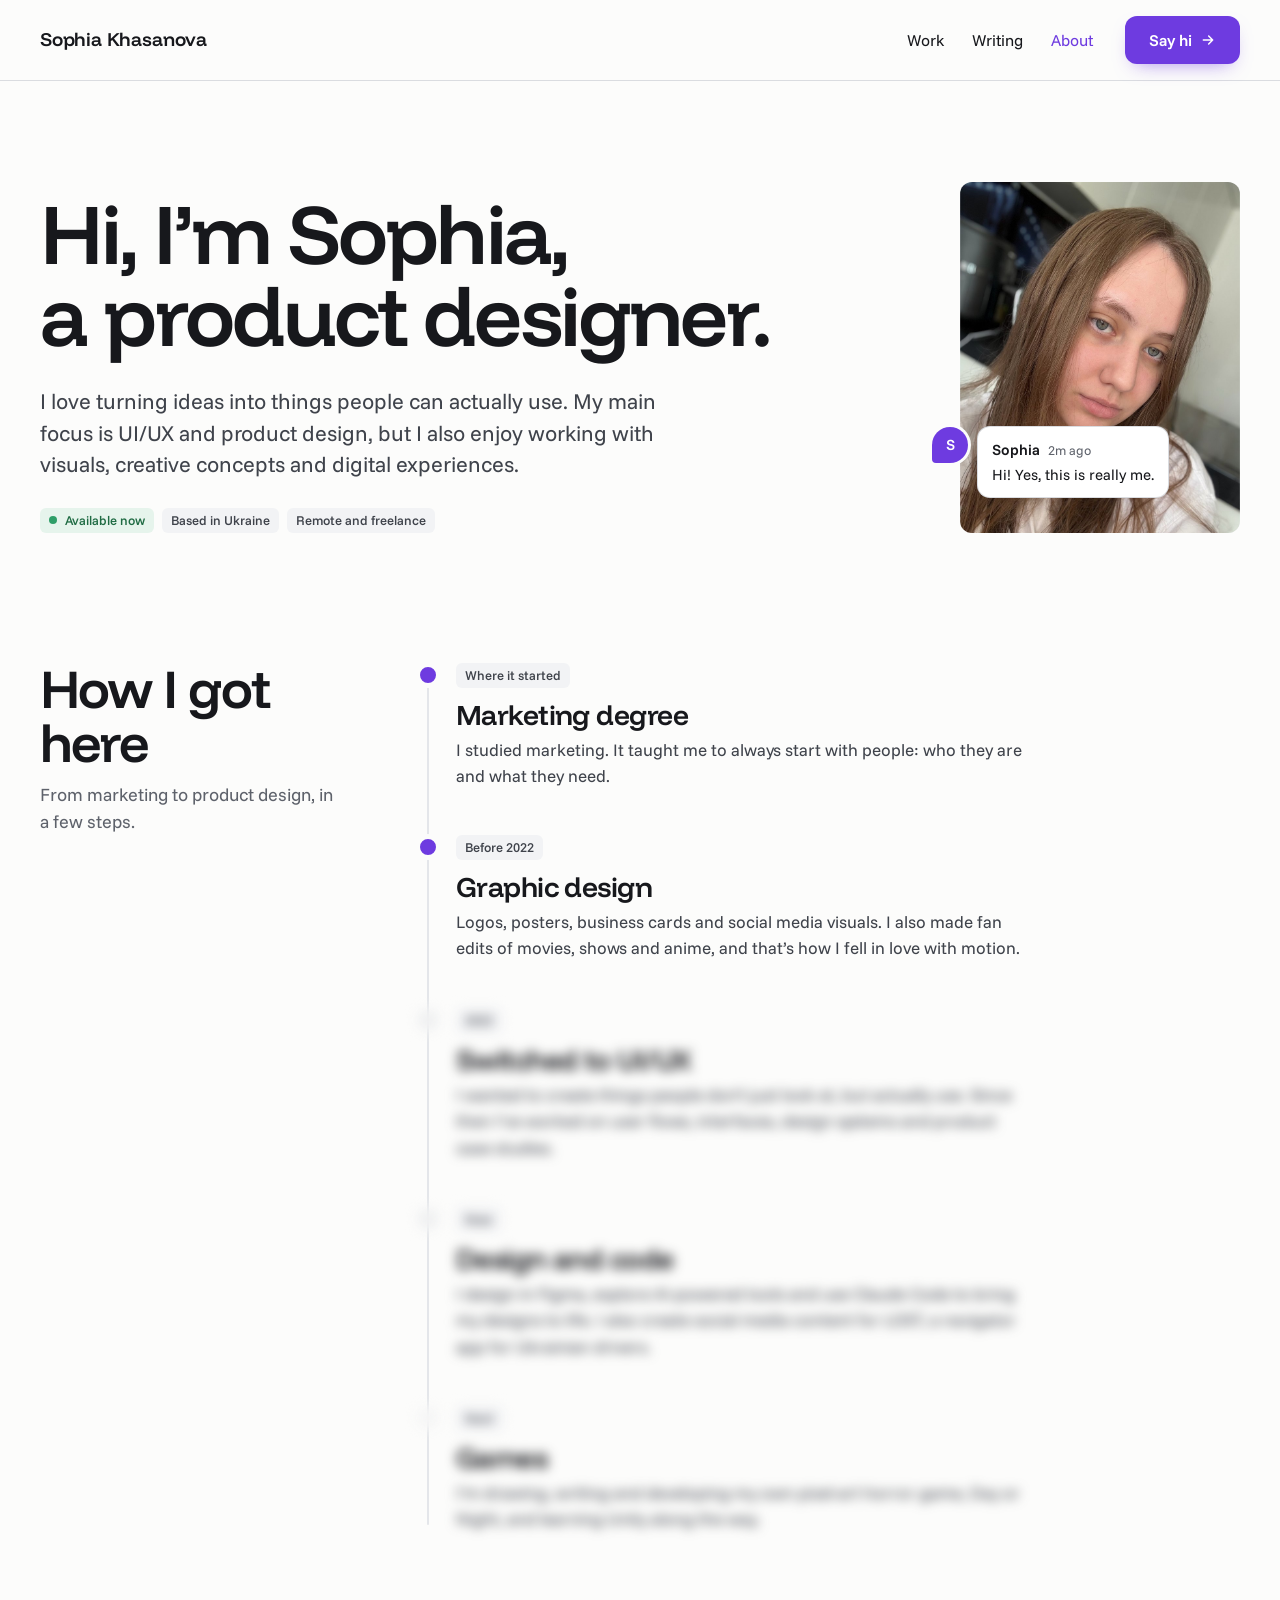
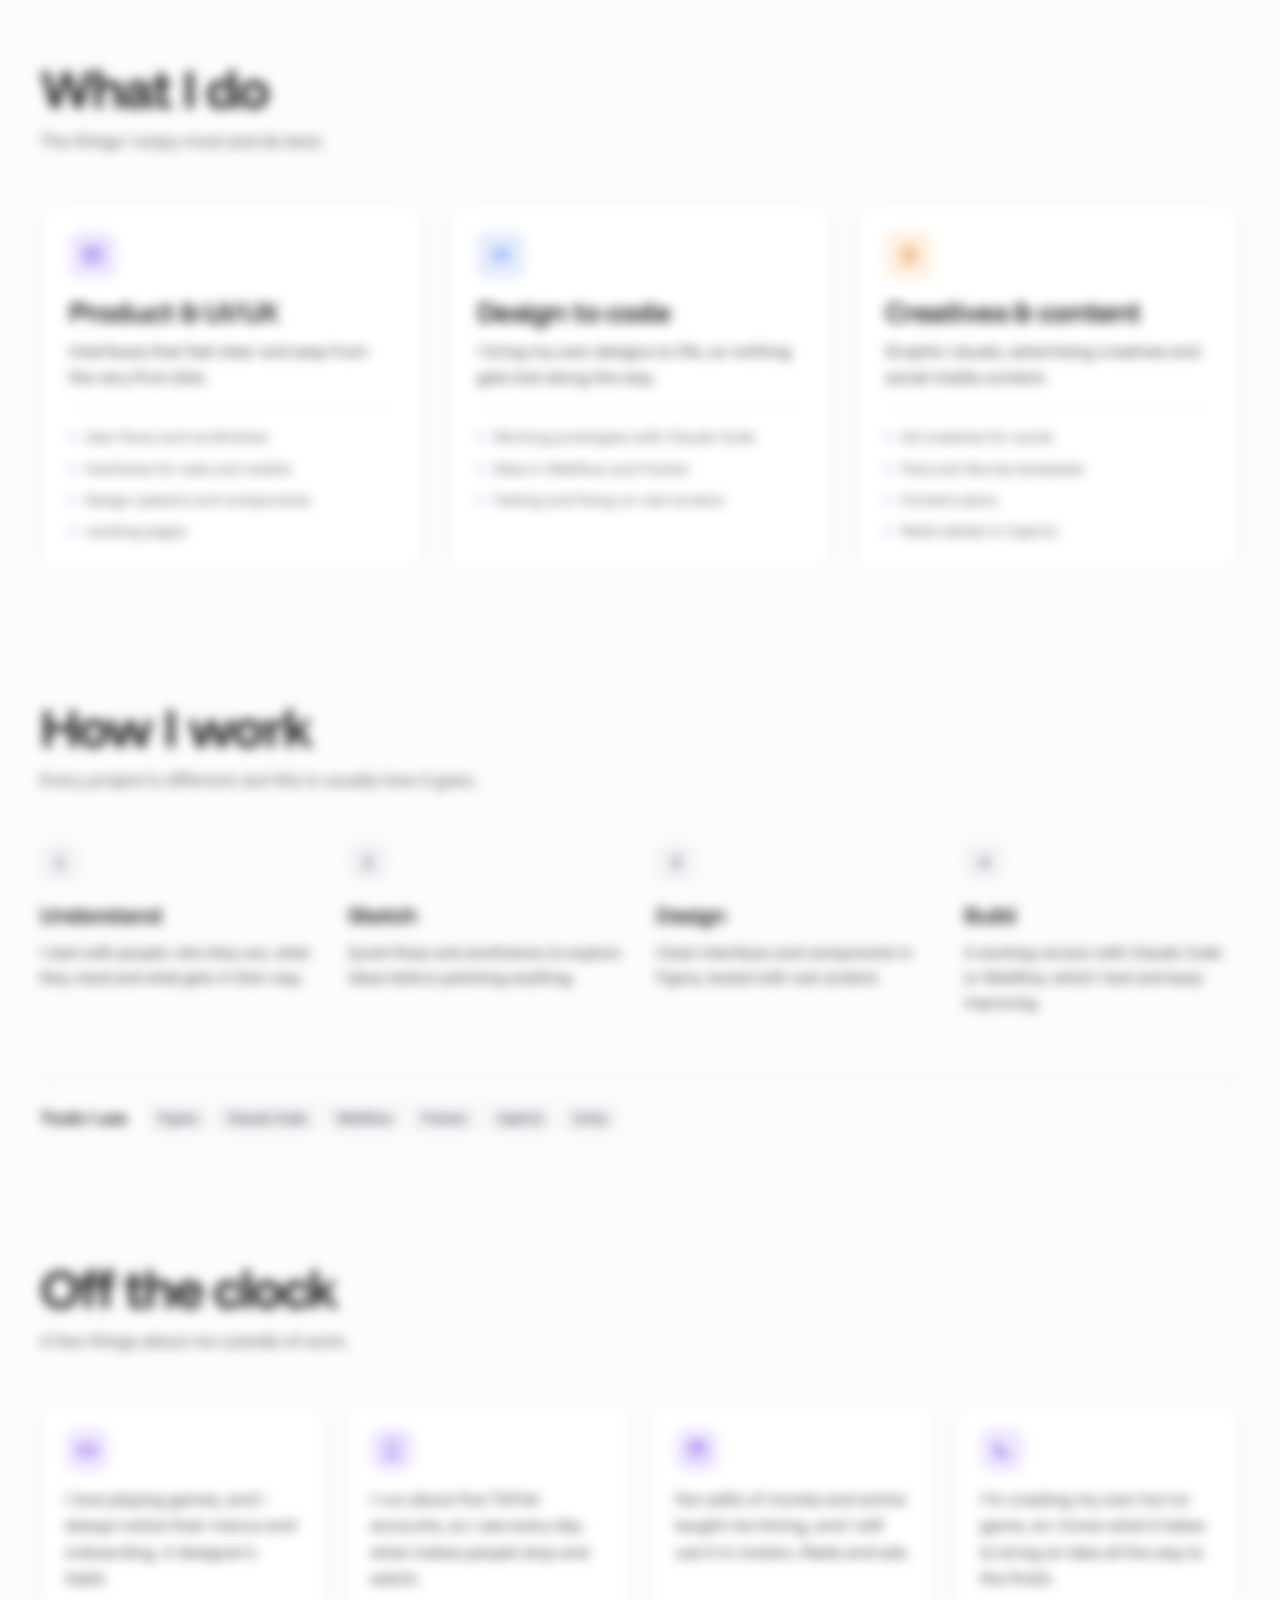
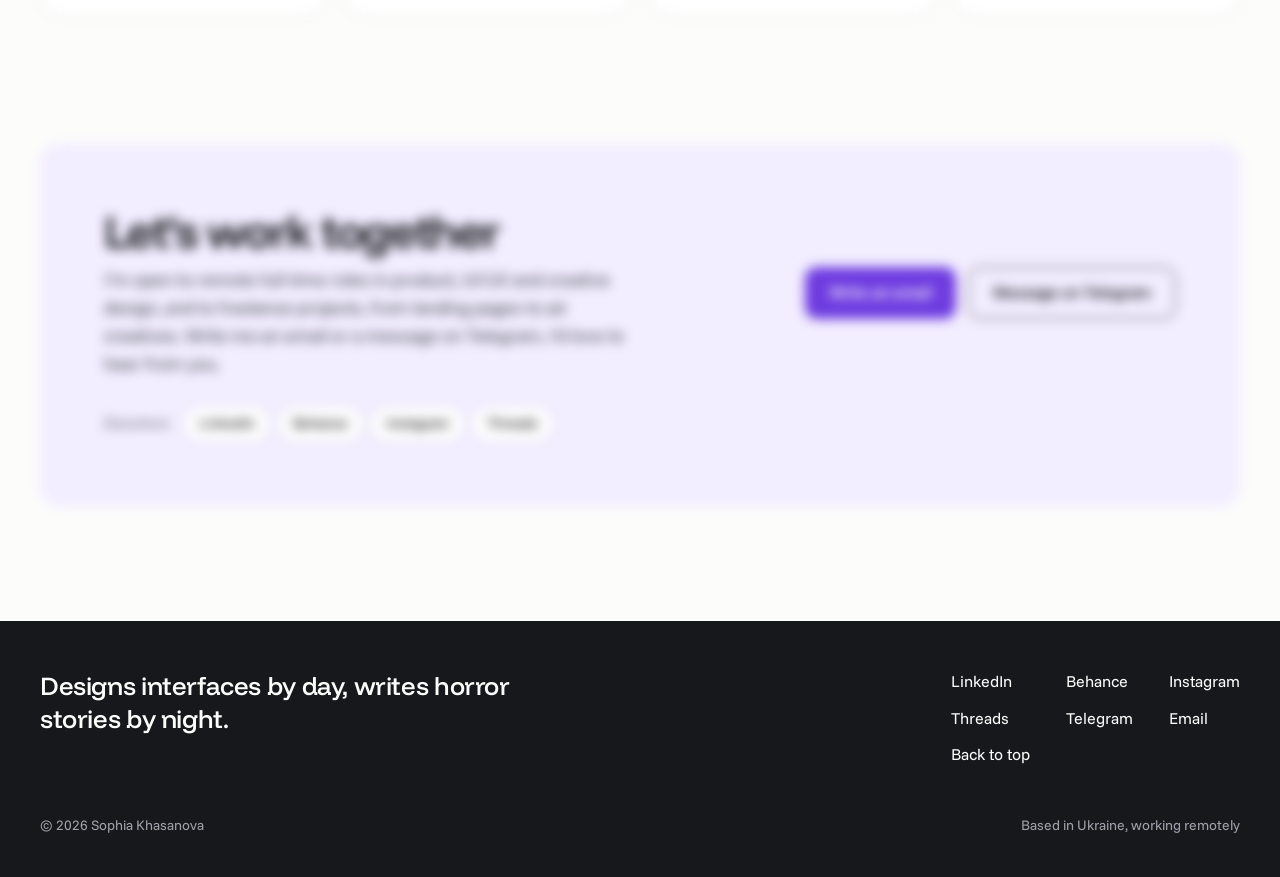
==== commit 94803aa9: "Rewrite About copy in Sophia's voice Co-Authored-By: Claude Opus 5.5 <noreply@anthropic.com> Claude-" ====
--- a/about/index.html
+++ b/about/index.html
@@ -205,6 +205,28 @@
 section[id]{scroll-margin-top:104px}
 @media (max-width:640px){section[id]{scroll-margin-top:124px}}
 @media (prefers-reduced-motion: reduce){.hdot{animation:none}.hcta:hover,.schip:hover{transform:none !important}}
+
+/* mobile polish v2 */
+.mk.off *{animation-play-state:paused !important}
+@media (max-width:760px){
+.rv,.rv2,.par,.pin,.tlfill,.tldot,.st .stn,.hdr{animation:none !important}
+img.par{height:100% !important}
+.hdr{background:#FCFCFB !important;backdrop-filter:none !important;-webkit-backdrop-filter:none !important;box-shadow:0 1px 0 #E6E7EA;transition:transform .35s cubic-bezier(.2,.8,.2,1)}
+.hdr.hid{transform:translateY(-102%)}
+.js-io .rv,.js-io .rv2{opacity:0;transform:translateY(18px);transition:opacity .6s cubic-bezier(.2,.8,.2,1),transform .6s cubic-bezier(.2,.8,.2,1)}
+.js-io .rv.in,.js-io .rv2.in{opacity:1;transform:none}
+.case .mk,.case:hover .mk{transform:none !important;will-change:auto !important}
+.case:hover > div:first-child{filter:none}
+.wsel,.sksel{display:none !important}
+.sk:hover,.fact:hover,.crow:hover,.sk:hover .skic{transform:none !important}
+.pin,.pop.p2[style*="left:-28px"]{left:12px !important;right:12px;bottom:14px !important;max-width:none !important}
+.ov[style*="inset:-14px"]{inset:-10px -8px !important}
+.line{text-wrap:balance}
+.vbar{justify-content:flex-start !important;margin-bottom:44px !important}
+.crow > span:nth-child(2){flex:1 1 0 !important}
+.crow.cmail > span:nth-child(2),.crow.cmail > span:last-child{flex:1 1 100% !important}
+.crow.cmail > span:last-child > *{flex:1;justify-content:center}
+}
 </style>
 
 </head>
@@ -227,10 +249,10 @@
 <div style="display:flex;flex-wrap:wrap;gap:56px 80px;align-items:flex-end">
 <div style="flex:999 1 520px;min-width:0;display:flex;flex-direction:column;gap:28px">
 <h1 style="margin:0;font-family:'Funnel Display',sans-serif;font-weight:600;font-size:clamp(44px,6.6vw,96px);line-height:0.98;letter-spacing:-0.035em">
-<span class="mask"><span class="line">I started in marketing,</span></span>
-<span class="mask"><span class="line l2">then fell for interfaces.</span></span>
+<span class="mask"><span class="line">Hi, I’m Sophia,</span></span>
+<span class="mask"><span class="line l2">a product designer.</span></span>
 </h1>
-<p class="fade f1" style="margin:0;max-width:30em;font-size:clamp(19px,1.7vw,23px);line-height:1.45;color:#3F434B">I’m Sophia, a product and UI/UX designer from Ukraine. I like messy problems, simple answers and designs that actually make it into production.</p>
+<p class="fade f1" style="margin:0;max-width:30em;font-size:clamp(19px,1.7vw,23px);line-height:1.45;color:#3F434B">I love turning ideas into things people can actually use. My main focus is UI/UX and product design, but I also enjoy working with visuals, creative concepts and digital experiences.</p>
 <ul class="fade f2" style="margin:0;padding:0;list-style:none;display:flex;flex-wrap:wrap;gap:8px">
 <li style="display:inline-flex;align-items:center;gap:8px;background:#E6F4EC;color:#1F6B43;border-radius:6px;padding:6px 9px;font-size:13px;font-weight:500;line-height:1"><span style="width:8px;height:8px;border-radius:50%;background:#2E9E68"></span>Available now</li>
 <li style="background:#F2F3F5;color:#3F434B;border-radius:6px;padding:6px 9px;font-size:13px;font-weight:500;line-height:1">Based in Ukraine</li>
@@ -243,7 +265,7 @@
 <span aria-hidden="true" style="flex:none;width:36px;height:36px;border-radius:18px 18px 18px 4px;background:#6E3BE0;color:#fff;display:flex;align-items:center;justify-content:center;font-weight:600;font-size:15px;box-shadow:0 0 0 3px #FCFCFB">S</span>
 <div style="background:#FFFFFF;border-radius:12px;padding:12px 14px;box-shadow:0 0 0 1px #DADCE0,0 10px 24px -12px #17181C40;font-size:15px;line-height:1.4">
 <span style="display:flex;gap:8px;align-items:baseline;margin-bottom:4px"><span style="font-weight:600">Sophia</span><span style="color:#5E626B;font-size:13px">2m ago</span></span>
-Real photo, not a stock one. Promise.
+Hi! Yes, this is really me.
 </div>
 </div>
 </div>
@@ -254,16 +276,16 @@
 <div style="display:flex;flex-wrap:wrap;gap:40px 80px;align-items:flex-start">
 <div class="rv stick" style="flex:1 1 300px;min-width:0;display:flex;flex-direction:column;gap:12px">
 <h2 id="path-h" style="margin:0;font-family:'Funnel Display',sans-serif;font-weight:600;font-size:clamp(36px,4.2vw,60px);letter-spacing:-0.035em;line-height:1">How I got here</h2>
-<p style="margin:0;color:#5E626B;font-size:18px">The short version, in order.</p>
+<p style="margin:0;color:#5E626B;font-size:18px">From marketing to product design, in a few steps.</p>
 </div>
 <ol class="tl" style="flex:999 1 560px;min-width:0;margin:0;padding:0 0 0 36px;list-style:none;position:relative;display:flex;flex-direction:column;gap:44px">
 <span aria-hidden="true" style="position:absolute;left:7px;top:8px;bottom:8px;width:2px;background:#E4E6EA;border-radius:2px"></span>
 <span aria-hidden="true" class="tlfill" style="position:absolute;left:7px;top:8px;bottom:8px;width:2px;background:#6E3BE0;border-radius:2px;transform-origin:top"></span>
-<li class="rv2 tli" style="position:relative"><span aria-hidden="true" class="tldot"></span><span class="tlchip">Where it started</span><h3 class="tlh">Marketing degree</h3><p class="tlp">I studied marketing, which is why I still ask “who is this for?” before I open Figma.</p></li>
-<li class="rv2 tli" style="position:relative"><span aria-hidden="true" class="tldot"></span><span class="tlchip">Before 2022</span><h3 class="tlh">Graphic design</h3><p class="tlp">Logos, posters, business cards and social posts. Making fan edits of movies, shows and anime on the side taught me motion and timing.</p></li>
-<li class="rv2 tli" style="position:relative"><span aria-hidden="true" class="tldot"></span><span class="tlchip">2022</span><h3 class="tlh">Switched to UI/UX</h3><p class="tlp">I wanted design that people use, not just look at. Since then: user flows, interfaces, design systems and product case studies.</p></li>
-<li class="rv2 tli" style="position:relative"><span aria-hidden="true" class="tldot"></span><span class="tlchip">Now</span><h3 class="tlh">Design that ships</h3><p class="tlp">I design in Figma and build working versions with Claude Code. I also run social media and content for LOST, a navigator app for Ukrainian drivers.</p></li>
-<li class="rv2 tli" style="position:relative"><span aria-hidden="true" class="tldot tlnext"></span><span class="tlchip">Next</span><h3 class="tlh">Games</h3><p class="tlp">I’m drawing, writing and developing Day or Night, a pixel-art horror visual novel, and learning Unity along the way.</p></li>
+<li class="rv2 tli" style="position:relative"><span aria-hidden="true" class="tldot"></span><span class="tlchip">Where it started</span><h3 class="tlh">Marketing degree</h3><p class="tlp">I studied marketing. It taught me to always start with people: who they are and what they need.</p></li>
+<li class="rv2 tli" style="position:relative"><span aria-hidden="true" class="tldot"></span><span class="tlchip">Before 2022</span><h3 class="tlh">Graphic design</h3><p class="tlp">Logos, posters, business cards and social media visuals. I also made fan edits of movies, shows and anime, and that’s how I fell in love with motion.</p></li>
+<li class="rv2 tli" style="position:relative"><span aria-hidden="true" class="tldot"></span><span class="tlchip">2022</span><h3 class="tlh">Switched to UI/UX</h3><p class="tlp">I wanted to create things people don’t just look at, but actually use. Since then I’ve worked on user flows, interfaces, design systems and product case studies.</p></li>
+<li class="rv2 tli" style="position:relative"><span aria-hidden="true" class="tldot"></span><span class="tlchip">Now</span><h3 class="tlh">Design and code</h3><p class="tlp">I design in Figma, explore AI-powered tools and use Claude Code to bring my designs to life. I also create social media content for LOST, a navigator app for Ukrainian drivers.</p></li>
+<li class="rv2 tli" style="position:relative"><span aria-hidden="true" class="tldot tlnext"></span><span class="tlchip">Next</span><h3 class="tlh">Games</h3><p class="tlp">I’m drawing, writing and developing my own pixel-art horror game, Day or Night, and learning Unity along the way.</p></li>
 </ol>
 </div>
 </section>
@@ -271,28 +293,28 @@
 <section aria-labelledby="do-h" style="max-width:1320px;margin:0 auto;padding:0 40px clamp(80px,10vw,140px)">
 <div class="rv" style="display:flex;flex-direction:column;gap:12px;margin-bottom:clamp(32px,4vw,48px)">
 <h2 id="do-h" style="margin:0;font-family:'Funnel Display',sans-serif;font-weight:600;font-size:clamp(36px,4.2vw,60px);letter-spacing:-0.035em;line-height:1">What I do</h2>
-<p style="margin:0;color:#5E626B;font-size:18px">Three things, and what you get from each.</p>
+<p style="margin:0;color:#5E626B;font-size:18px">The things I enjoy most and do best.</p>
 </div>
 <div style="display:grid;grid-template-columns:repeat(auto-fit,minmax(min(100%,300px),1fr));gap:24px">
 <article class="sk rv2">
 <span class="sksel" aria-hidden="true"><span>Card / Skill</span></span>
 <span aria-hidden="true" class="skic" style="background:#EFE8FF"><svg width="22" height="22" viewBox="0 0 24 24" fill="none" stroke="#6E3BE0" stroke-width="1.8" stroke-linejoin="round"><rect x="3" y="4" width="18" height="16" rx="2.5"></rect><path d="M3 9h18M9 9v11"></path></svg></span>
 <h3 class="skh">Product &amp; UI/UX</h3>
-<p class="skp">Interfaces that are easy to understand on the first try.</p>
+<p class="skp">Interfaces that feel clear and easy from the very first click.</p>
 <ul class="skl"><li>User flows and wireframes</li><li>Interfaces for web and mobile</li><li>Design systems and components</li><li>Landing pages</li></ul>
 </article>
 <article class="sk rv2">
 <span class="sksel" aria-hidden="true"><span>Card / Skill</span></span>
 <span aria-hidden="true" class="skic" style="background:#E6ECFB"><svg width="22" height="22" viewBox="0 0 24 24" fill="none" stroke="#1E6BFF" stroke-width="1.8" stroke-linecap="round" stroke-linejoin="round"><path d="M8 7l-5 5 5 5M16 7l5 5-5 5M13.5 5l-3 14"></path></svg></span>
 <h3 class="skh">Design to code</h3>
-<p class="skp">The build looks like the design, because I made both.</p>
+<p class="skp">I bring my own designs to life, so nothing gets lost along the way.</p>
 <ul class="skl"><li>Working prototypes with Claude Code</li><li>Sites in Webflow and Framer</li><li>Testing and fixing on real screens</li></ul>
 </article>
 <article class="sk rv2">
 <span class="sksel" aria-hidden="true"><span>Card / Skill</span></span>
 <span aria-hidden="true" class="skic" style="background:#FFF1E3"><svg width="22" height="22" viewBox="0 0 24 24" fill="none" stroke="#D9700F" stroke-width="1.8" stroke-linejoin="round"><rect x="6" y="3" width="12" height="18" rx="2.5"></rect><path d="M10.5 9.5v5l4-2.5z" fill="#D9700F"></path></svg></span>
 <h3 class="skh">Creatives &amp; content</h3>
-<p class="skp">Ads and posts that stop the scroll and still look on brand.</p>
+<p class="skp">Graphic visuals, advertising creatives and social media content.</p>
 <ul class="skl"><li>Ad creatives for social</li><li>Post and Stories templates</li><li>Content plans</li><li>Reels edited in CapCut</li></ul>
 </article>
 </div>
@@ -301,13 +323,13 @@
 <section aria-labelledby="how-h" style="max-width:1320px;margin:0 auto;padding:0 40px clamp(80px,10vw,140px)">
 <div class="rv" style="display:flex;flex-direction:column;gap:12px;margin-bottom:clamp(32px,4vw,48px)">
 <h2 id="how-h" style="margin:0;font-family:'Funnel Display',sans-serif;font-weight:600;font-size:clamp(36px,4.2vw,60px);letter-spacing:-0.035em;line-height:1">How I work</h2>
-<p style="margin:0;color:#5E626B;font-size:18px">Roughly the same every time, and that’s on purpose.</p>
+<p style="margin:0;color:#5E626B;font-size:18px">Every project is different, but this is usually how it goes.</p>
 </div>
 <ol class="steps" style="margin:0;padding:0;list-style:none;display:grid;grid-template-columns:repeat(auto-fit,minmax(min(100%,230px),1fr));gap:32px;position:relative">
-<li class="st rv2"><span class="stn">1</span><h3 class="sth">Understand</h3><p class="stp">Who it’s for, what hurts, and what success looks like.</p></li>
-<li class="st rv2"><span class="stn">2</span><h3 class="sth">Sketch</h3><p class="stp">Flows and rough wireframes, fast and ugly, so we argue about ideas, not pixels.</p></li>
+<li class="st rv2"><span class="stn">1</span><h3 class="sth">Understand</h3><p class="stp">I start with people: who they are, what they need and what gets in their way.</p></li>
+<li class="st rv2"><span class="stn">2</span><h3 class="sth">Sketch</h3><p class="stp">Quick flows and wireframes to explore ideas before polishing anything.</p></li>
 <li class="st rv2"><span class="stn">3</span><h3 class="sth">Design</h3><p class="stp">Clean interfaces and components in Figma, tested with real content.</p></li>
-<li class="st rv2"><span class="stn">4</span><h3 class="sth">Build</h3><p class="stp">A working version with Claude Code or Webflow. Then I click through it and fix what feels off.</p></li>
+<li class="st rv2"><span class="stn">4</span><h3 class="sth">Build</h3><p class="stp">A working version with Claude Code or Webflow, which I test and keep improving.</p></li>
 </ol>
 <div class="rv" style="margin-top:clamp(40px,5vw,64px);display:flex;flex-wrap:wrap;align-items:center;gap:12px 20px;border-top:1px solid #DADCE0;padding-top:24px">
 <h3 style="margin:0;font-family:'Funnel Display',sans-serif;font-weight:600;font-size:18px;letter-spacing:-0.01em">Tools I use</h3>
@@ -320,10 +342,10 @@
 <section aria-labelledby="off-h" style="max-width:1320px;margin:0 auto;padding:0 40px clamp(80px,10vw,140px)">
 <div class="rv" style="display:flex;flex-direction:column;gap:12px;margin-bottom:clamp(32px,4vw,48px)">
 <h2 id="off-h" style="margin:0;font-family:'Funnel Display',sans-serif;font-weight:600;font-size:clamp(36px,4.2vw,60px);letter-spacing:-0.035em;line-height:1">Off the clock</h2>
-<p style="margin:0;color:#5E626B;font-size:18px">What I do for fun, and how it ends up in my work.</p>
+<p style="margin:0;color:#5E626B;font-size:18px">A few things about me outside of work.</p>
 </div>
 <ul style="margin:0;padding:0;list-style:none;display:grid;grid-template-columns:repeat(auto-fit,minmax(min(100%,250px),1fr));gap:20px">
-<li class="fact rv2" style="--r:-1.4deg"><span class="fe" aria-hidden="true"><svg width="22" height="22" viewBox="0 0 24 24" fill="none" stroke="#6E3BE0" stroke-width="1.8" stroke-linecap="round" stroke-linejoin="round"><rect x="2" y="7" width="20" height="11" rx="5"/><path d="M7 11v3M5.5 12.5h3"/><circle cx="16" cy="11.5" r=".6" fill="#6E3BE0"/><circle cx="18" cy="13.5" r=".6" fill="#6E3BE0"/></svg></span><p>I play a lot of games. Yes, I judge their menus and onboarding, and it makes me a better designer.</p></li><li class="fact rv2" style="--r:1.1deg"><span class="fe" aria-hidden="true"><svg width="22" height="22" viewBox="0 0 24 24" fill="none" stroke="#6E3BE0" stroke-width="1.8" stroke-linecap="round" stroke-linejoin="round"><rect x="6" y="2.5" width="12" height="19" rx="2.5"/><path d="M10.5 18.5h3"/></svg></span><p>I run about five TikTok accounts, so I know exactly how fast people scroll past things.</p></li><li class="fact rv2" style="--r:-0.7deg"><span class="fe" aria-hidden="true"><svg width="22" height="22" viewBox="0 0 24 24" fill="none" stroke="#6E3BE0" stroke-width="1.8" stroke-linecap="round" stroke-linejoin="round"><path d="M4 8h16v11H4zM4 8l3-4h12l-3 4M9 4l-2 4M14 4l-2 4"/></svg></span><p>Fan edits of movies and anime taught me timing. Now it goes into motion, Reels and ads.</p></li><li class="fact rv2" style="--r:1.4deg"><span class="fe" aria-hidden="true"><svg width="22" height="22" viewBox="0 0 24 24" fill="none" stroke="#6E3BE0" stroke-width="1.8" stroke-linecap="round" stroke-linejoin="round"><path d="M20 14.5A8 8 0 1 1 9.5 4a6.5 6.5 0 0 0 10.5 10.5z"/></svg></span><p>I’m drawing and writing my own horror game, so I’m used to taking a project from idea to the finish line.</p></li>
+<li class="fact rv2" style="--r:-1.4deg"><span class="fe" aria-hidden="true"><svg width="22" height="22" viewBox="0 0 24 24" fill="none" stroke="#6E3BE0" stroke-width="1.8" stroke-linecap="round" stroke-linejoin="round"><rect x="2" y="7" width="20" height="11" rx="5"/><path d="M7 11v3M5.5 12.5h3"/><circle cx="16" cy="11.5" r=".6" fill="#6E3BE0"/><circle cx="18" cy="13.5" r=".6" fill="#6E3BE0"/></svg></span><p>I love playing games, and I always notice their menus and onboarding. A designer’s habit.</p></li><li class="fact rv2" style="--r:1.1deg"><span class="fe" aria-hidden="true"><svg width="22" height="22" viewBox="0 0 24 24" fill="none" stroke="#6E3BE0" stroke-width="1.8" stroke-linecap="round" stroke-linejoin="round"><rect x="6" y="2.5" width="12" height="19" rx="2.5"/><path d="M10.5 18.5h3"/></svg></span><p>I run about five TikTok accounts, so I see every day what makes people stop and watch.</p></li><li class="fact rv2" style="--r:-0.7deg"><span class="fe" aria-hidden="true"><svg width="22" height="22" viewBox="0 0 24 24" fill="none" stroke="#6E3BE0" stroke-width="1.8" stroke-linecap="round" stroke-linejoin="round"><path d="M4 8h16v11H4zM4 8l3-4h12l-3 4M9 4l-2 4M14 4l-2 4"/></svg></span><p>Fan edits of movies and anime taught me timing, and I still use it in motion, Reels and ads.</p></li><li class="fact rv2" style="--r:1.4deg"><span class="fe" aria-hidden="true"><svg width="22" height="22" viewBox="0 0 24 24" fill="none" stroke="#6E3BE0" stroke-width="1.8" stroke-linecap="round" stroke-linejoin="round"><path d="M20 14.5A8 8 0 1 1 9.5 4a6.5 6.5 0 0 0 10.5 10.5z"/></svg></span><p>I’m creating my own horror game, so I know what it takes to bring an idea all the way to the finish.</p></li>
 </ul>
 </section>
 
@@ -331,7 +353,7 @@
 <div class="rv" style="border-radius:20px;background:#F2EDFF;padding:clamp(36px,5vw,64px);display:flex;flex-wrap:wrap;gap:28px 48px;align-items:center;justify-content:space-between">
 <div style="flex:1 1 360px;min-width:0;display:flex;flex-direction:column;gap:12px">
 <h2 style="margin:0;font-family:'Funnel Display',sans-serif;font-weight:600;font-size:clamp(32px,3.6vw,52px);letter-spacing:-0.035em;line-height:1">Let’s work together</h2>
-<p style="margin:0;max-width:30em;color:#3F434B;font-size:18px">Open to remote full-time roles in product, UI/UX and creative design, and to freelance projects, from landing pages to ad creatives. Email or Telegram, whichever you like.</p>
+<p style="margin:0;max-width:30em;color:#3F434B;font-size:18px">I’m open to remote full-time roles in product, UI/UX and creative design, and to freelance projects, from landing pages to ad creatives. Write me an email or a message on Telegram, I’d love to hear from you.</p>
 </div>
 <div class="ctab" style="display:flex;flex-wrap:wrap;gap:12px">
 <a href="mailto:sophieekhasanova@gmail.com" class="cta" style="display:inline-flex;align-items:center;height:52px;padding:0 24px;border-radius:12px;background:#6E3BE0;color:#fff;text-decoration:none;font-weight:600;font-size:16px">Write an email</a>
@@ -368,6 +390,37 @@
 <script>
 (function(){
   var reduce = window.matchMedia && matchMedia('(prefers-reduced-motion: reduce)').matches;
+  var mob = window.matchMedia && matchMedia('(max-width:760px)').matches;
+  var IO = 'IntersectionObserver' in window;
+  if (IO) {
+    var mo = new IntersectionObserver(function(es){ es.forEach(function(e){ e.target.classList.toggle('off', !e.isIntersecting); }); }, {rootMargin:'80px 0px'});
+    document.querySelectorAll('.mk').forEach(function(m){ mo.observe(m); });
+  }
+  if (mob && IO && !reduce) {
+    document.documentElement.classList.add('js-io');
+    var io = new IntersectionObserver(function(es){
+      var n = 0;
+      es.forEach(function(e){
+        if (!e.isIntersecting) return;
+        e.target.style.transitionDelay = (n++ * 70) + 'ms';
+        e.target.classList.add('in');
+        io.unobserve(e.target);
+      });
+    }, {rootMargin:'0px 0px -6% 0px'});
+    document.querySelectorAll('.rv,.rv2').forEach(function(el){ io.observe(el); });
+  }
+  if (mob) {
+    var hd = document.querySelector('.hdr'), ly = window.scrollY, tk = false;
+    if (hd) window.addEventListener('scroll', function(){
+      if (tk) return; tk = true;
+      requestAnimationFrame(function(){
+        var y = window.scrollY;
+        if (y > ly + 6 && y > 140) hd.classList.add('hid');
+        else if (y < ly - 6 || y < 140) hd.classList.remove('hid');
+        ly = y; tk = false;
+      });
+    }, {passive:true});
+  }
   document.addEventListener('click', function(e){
     var a = e.target.closest && e.target.closest('a[href^="#"]');
     if(!a) return;
@@ -376,8 +429,10 @@
     if(!t) return;
     e.preventDefault();
     var hdr = document.querySelector('.hdr');
-    var off = id === 'top' ? 0 : (hdr ? hdr.getBoundingClientRect().height : 0) + 24;
-    var y = id === 'top' ? 0 : t.getBoundingClientRect().top + window.scrollY - off;
+    var top = t.getBoundingClientRect().top;
+    var hh = hdr ? hdr.getBoundingClientRect().height : 0;
+    var off = (mob && top > 0) ? 16 : hh + 24;
+    var y = id === 'top' ? 0 : top + window.scrollY - off;
     window.scrollTo({top: y, behavior: reduce ? 'auto' : 'smooth'});
     history.replaceState(null, '', '#' + id);
   });
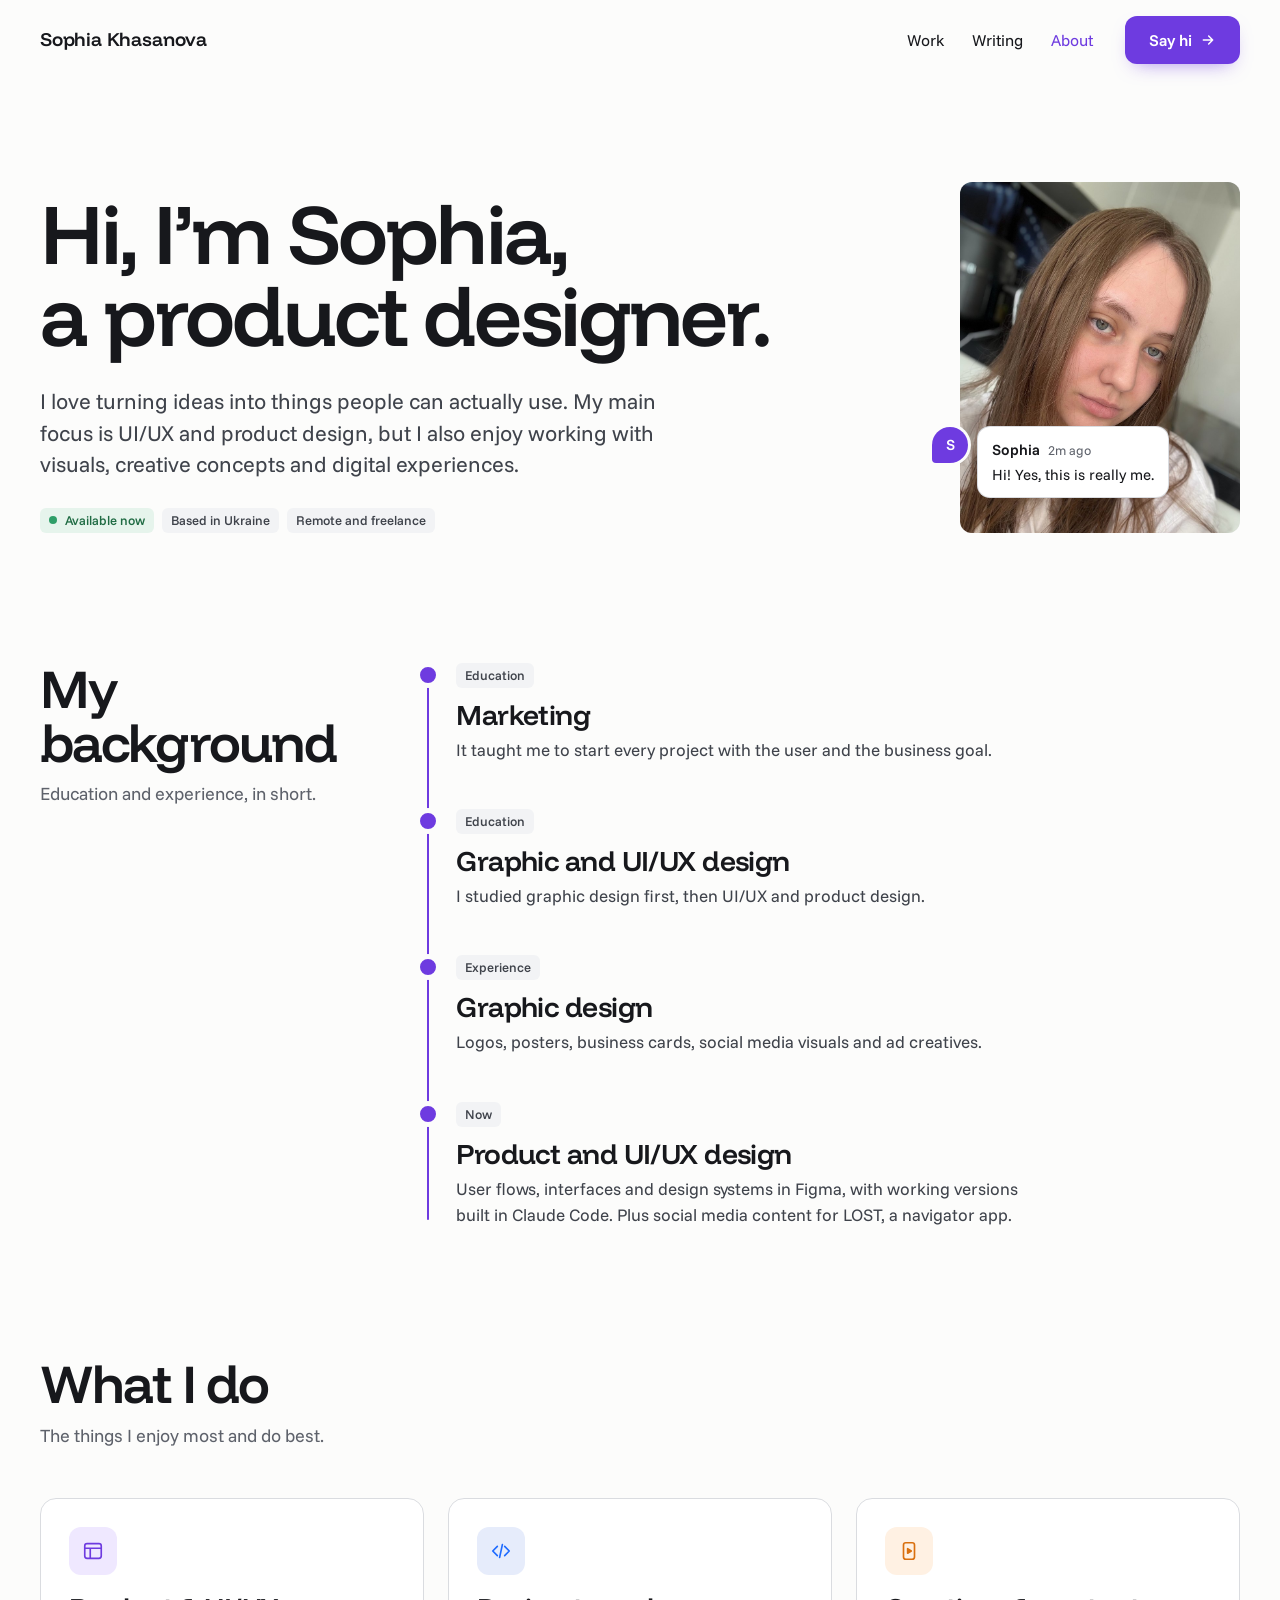
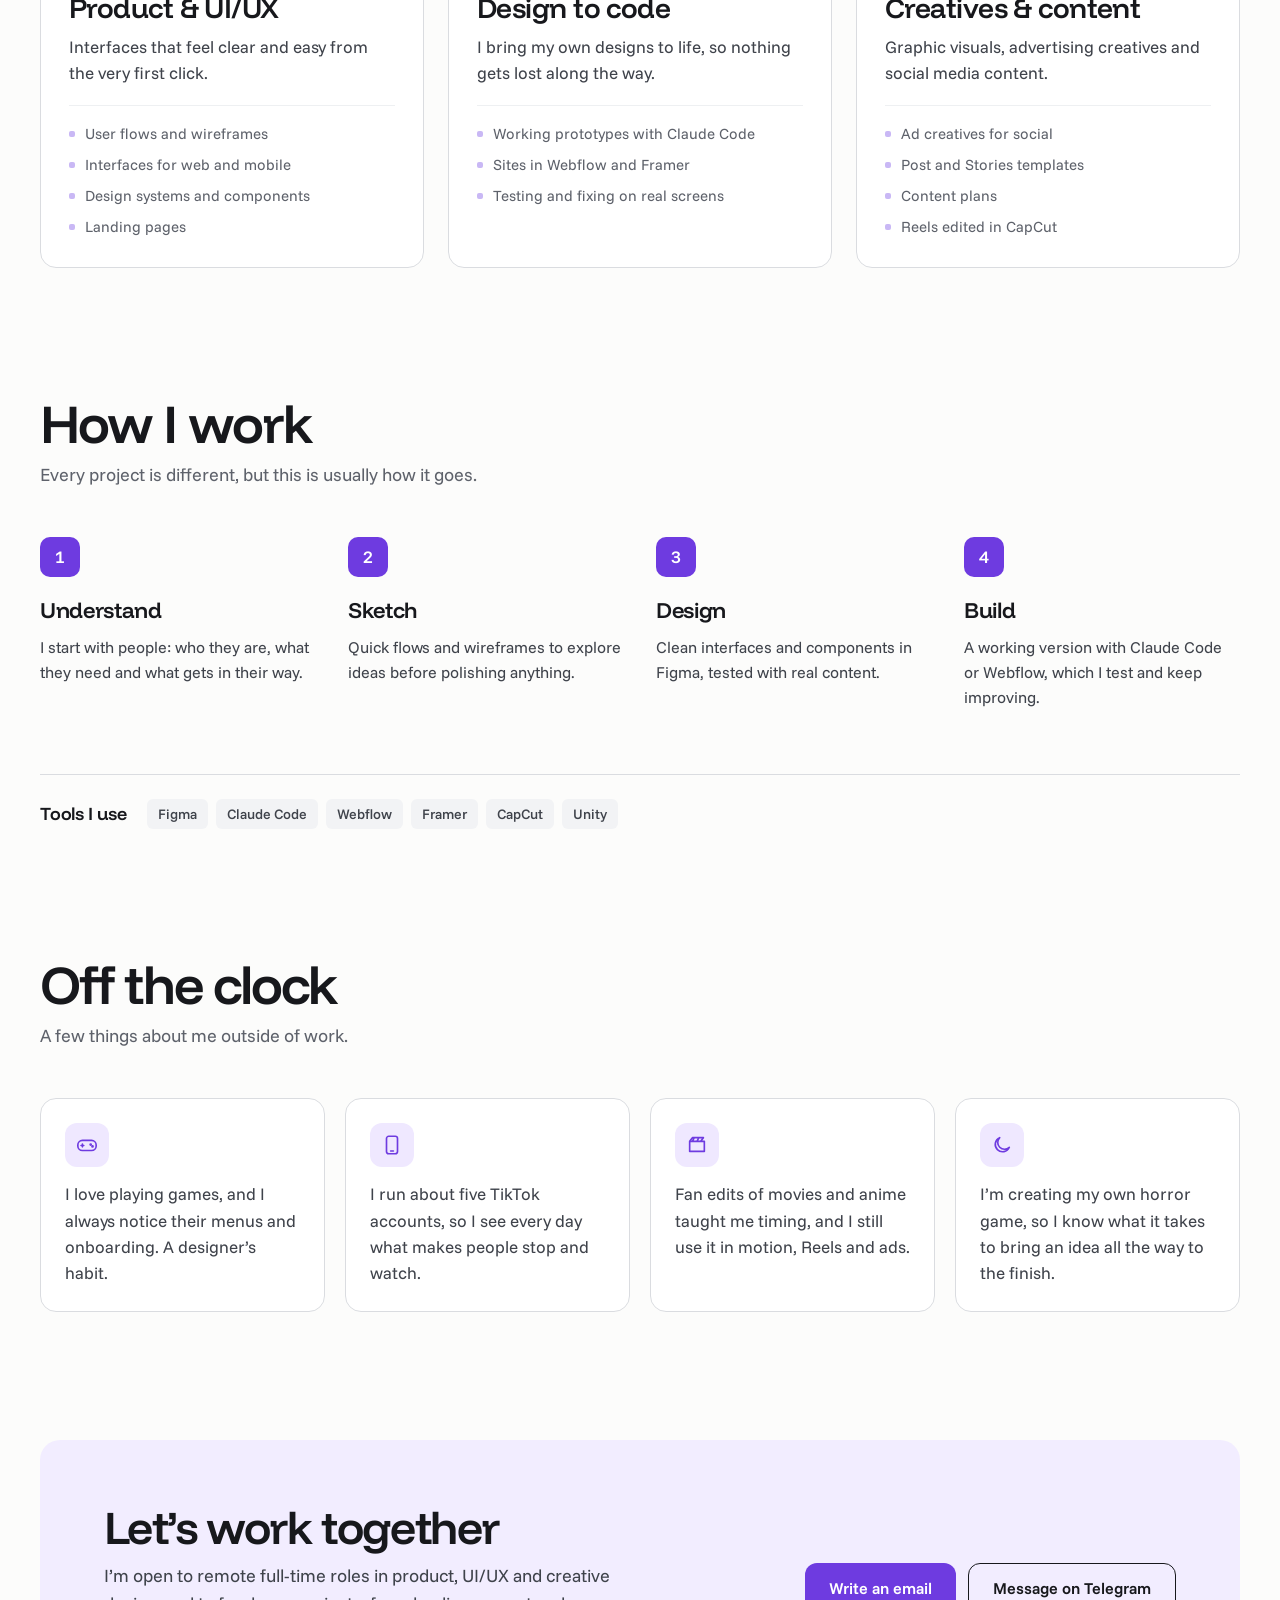
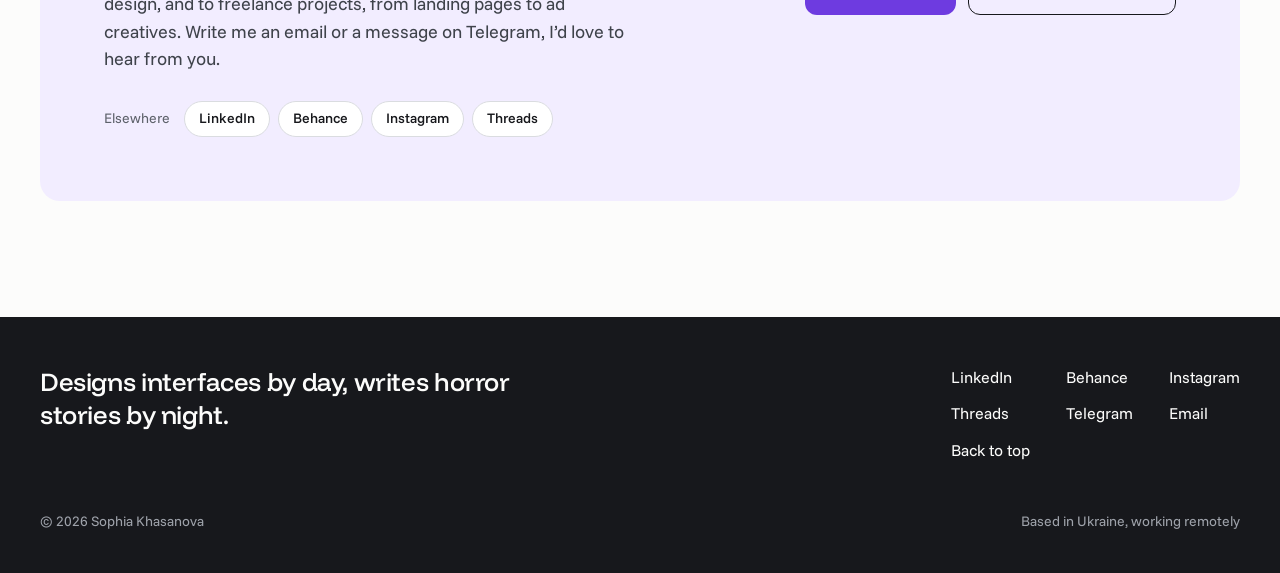
==== commit fc7c86d4: "About: simpler background section Co-Authored-By: Claude Opus 5.5 <noreply@anthropic.com> Claude-Ses" ====
--- a/about/index.html
+++ b/about/index.html
@@ -275,17 +275,16 @@
 <section aria-labelledby="path-h" style="max-width:1320px;margin:0 auto;padding:0 40px clamp(80px,10vw,140px)">
 <div style="display:flex;flex-wrap:wrap;gap:40px 80px;align-items:flex-start">
 <div class="rv stick" style="flex:1 1 300px;min-width:0;display:flex;flex-direction:column;gap:12px">
-<h2 id="path-h" style="margin:0;font-family:'Funnel Display',sans-serif;font-weight:600;font-size:clamp(36px,4.2vw,60px);letter-spacing:-0.035em;line-height:1">How I got here</h2>
-<p style="margin:0;color:#5E626B;font-size:18px">From marketing to product design, in a few steps.</p>
+<h2 id="path-h" style="margin:0;font-family:'Funnel Display',sans-serif;font-weight:600;font-size:clamp(36px,4.2vw,60px);letter-spacing:-0.035em;line-height:1">My background</h2>
+<p style="margin:0;color:#5E626B;font-size:18px">Education and experience, in short.</p>
 </div>
 <ol class="tl" style="flex:999 1 560px;min-width:0;margin:0;padding:0 0 0 36px;list-style:none;position:relative;display:flex;flex-direction:column;gap:44px">
 <span aria-hidden="true" style="position:absolute;left:7px;top:8px;bottom:8px;width:2px;background:#E4E6EA;border-radius:2px"></span>
 <span aria-hidden="true" class="tlfill" style="position:absolute;left:7px;top:8px;bottom:8px;width:2px;background:#6E3BE0;border-radius:2px;transform-origin:top"></span>
-<li class="rv2 tli" style="position:relative"><span aria-hidden="true" class="tldot"></span><span class="tlchip">Where it started</span><h3 class="tlh">Marketing degree</h3><p class="tlp">I studied marketing. It taught me to always start with people: who they are and what they need.</p></li>
-<li class="rv2 tli" style="position:relative"><span aria-hidden="true" class="tldot"></span><span class="tlchip">Before 2022</span><h3 class="tlh">Graphic design</h3><p class="tlp">Logos, posters, business cards and social media visuals. I also made fan edits of movies, shows and anime, and that’s how I fell in love with motion.</p></li>
-<li class="rv2 tli" style="position:relative"><span aria-hidden="true" class="tldot"></span><span class="tlchip">2022</span><h3 class="tlh">Switched to UI/UX</h3><p class="tlp">I wanted to create things people don’t just look at, but actually use. Since then I’ve worked on user flows, interfaces, design systems and product case studies.</p></li>
-<li class="rv2 tli" style="position:relative"><span aria-hidden="true" class="tldot"></span><span class="tlchip">Now</span><h3 class="tlh">Design and code</h3><p class="tlp">I design in Figma, explore AI-powered tools and use Claude Code to bring my designs to life. I also create social media content for LOST, a navigator app for Ukrainian drivers.</p></li>
-<li class="rv2 tli" style="position:relative"><span aria-hidden="true" class="tldot tlnext"></span><span class="tlchip">Next</span><h3 class="tlh">Games</h3><p class="tlp">I’m drawing, writing and developing my own pixel-art horror game, Day or Night, and learning Unity along the way.</p></li>
+<li class="rv2 tli" style="position:relative"><span aria-hidden="true" class="tldot"></span><span class="tlchip">Education</span><h3 class="tlh">Marketing</h3><p class="tlp">It taught me to start every project with the user and the business goal.</p></li>
+<li class="rv2 tli" style="position:relative"><span aria-hidden="true" class="tldot"></span><span class="tlchip">Education</span><h3 class="tlh">Graphic and UI/UX design</h3><p class="tlp">I studied graphic design first, then UI/UX and product design.</p></li>
+<li class="rv2 tli" style="position:relative"><span aria-hidden="true" class="tldot"></span><span class="tlchip">Experience</span><h3 class="tlh">Graphic design</h3><p class="tlp">Logos, posters, business cards, social media visuals and ad creatives.</p></li>
+<li class="rv2 tli" style="position:relative"><span aria-hidden="true" class="tldot"></span><span class="tlchip">Now</span><h3 class="tlh">Product and UI/UX design</h3><p class="tlp">User flows, interfaces and design systems in Figma, with working versions built in Claude Code. Plus social media content for LOST, a navigator app.</p></li>
 </ol>
 </div>
 </section>
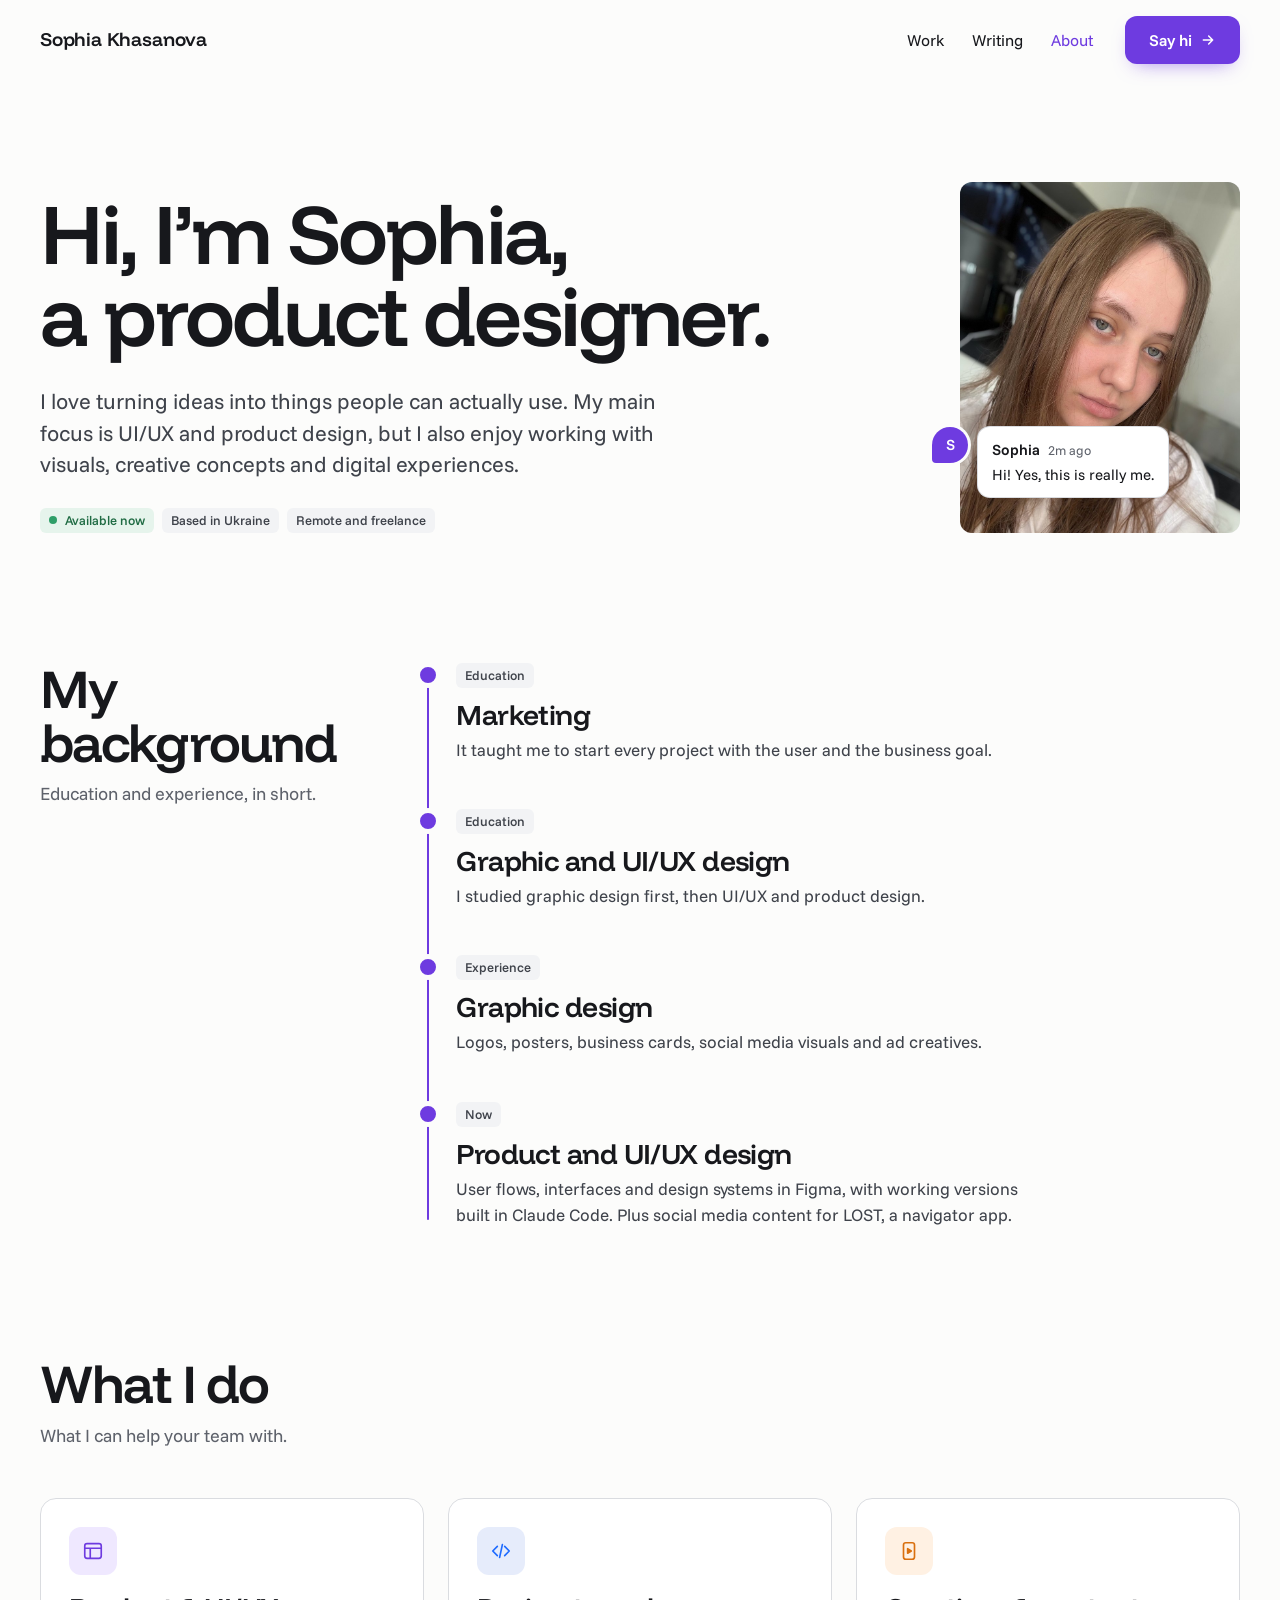
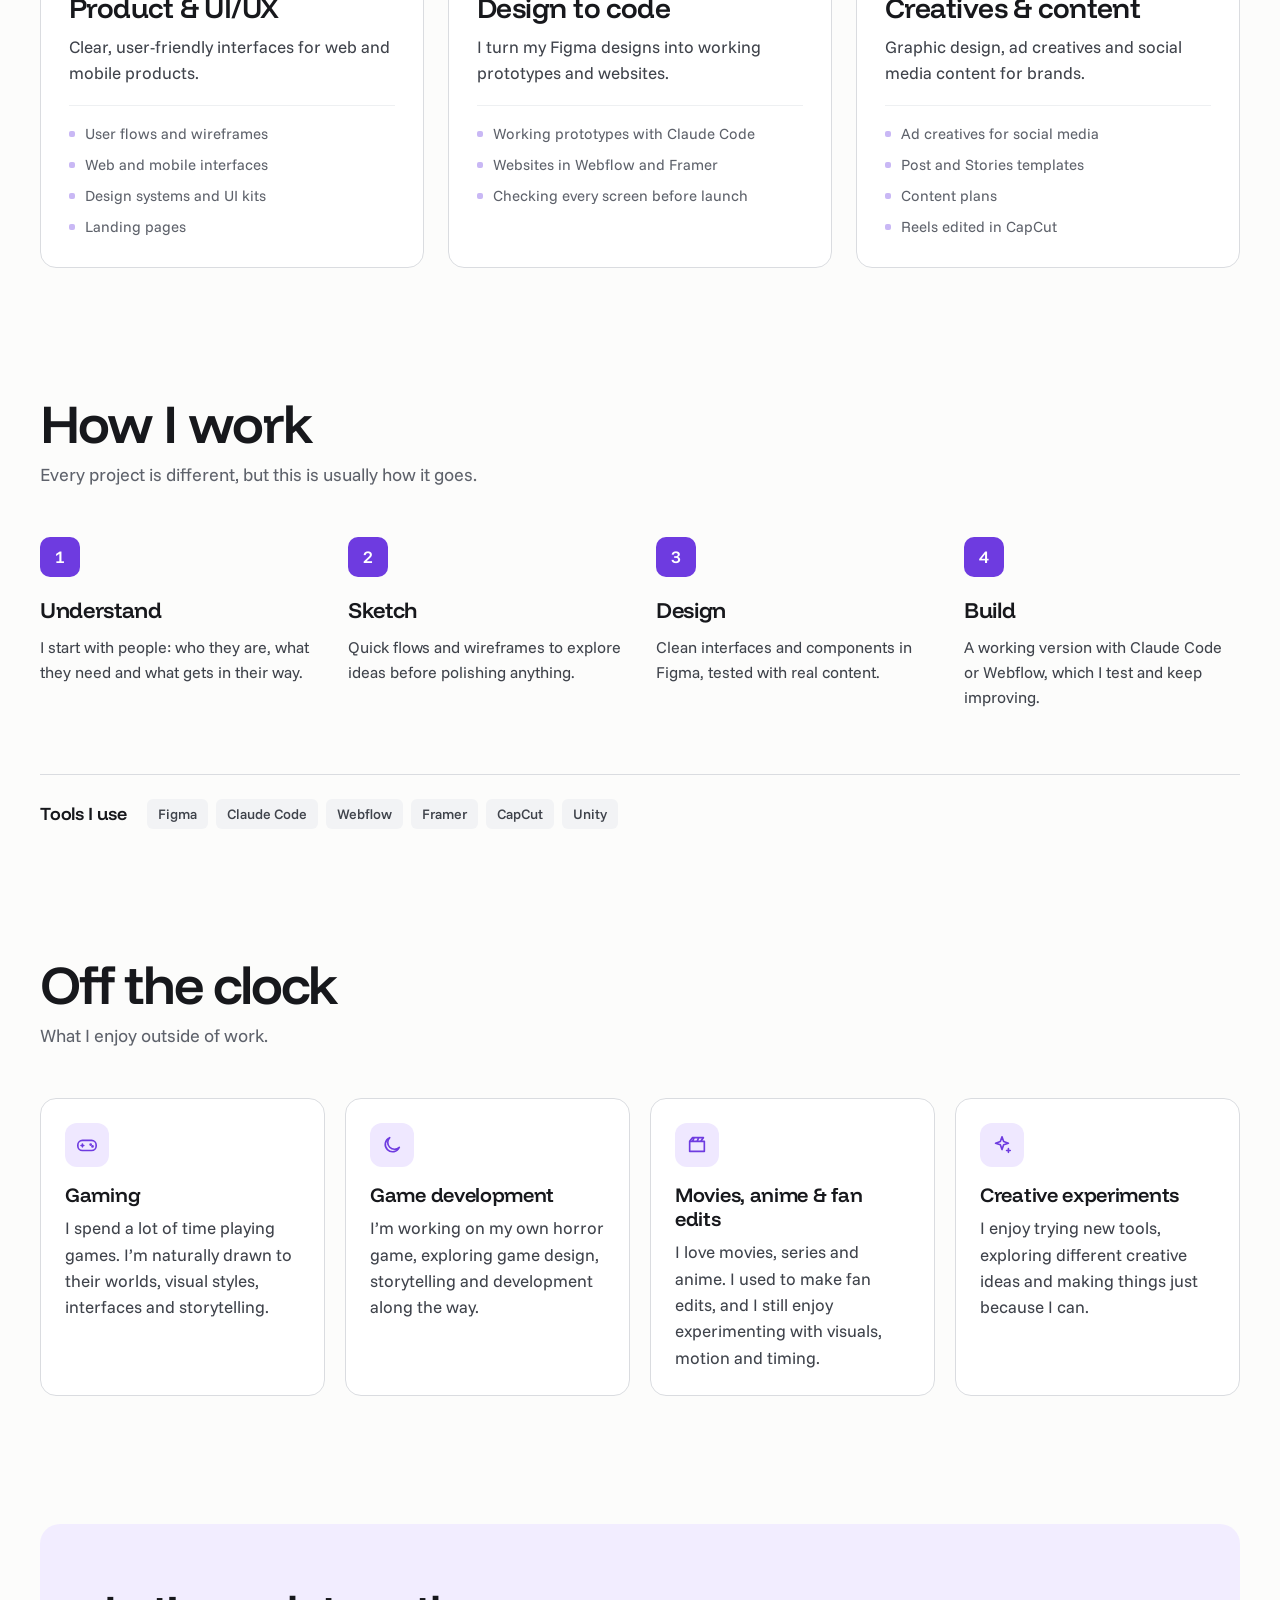
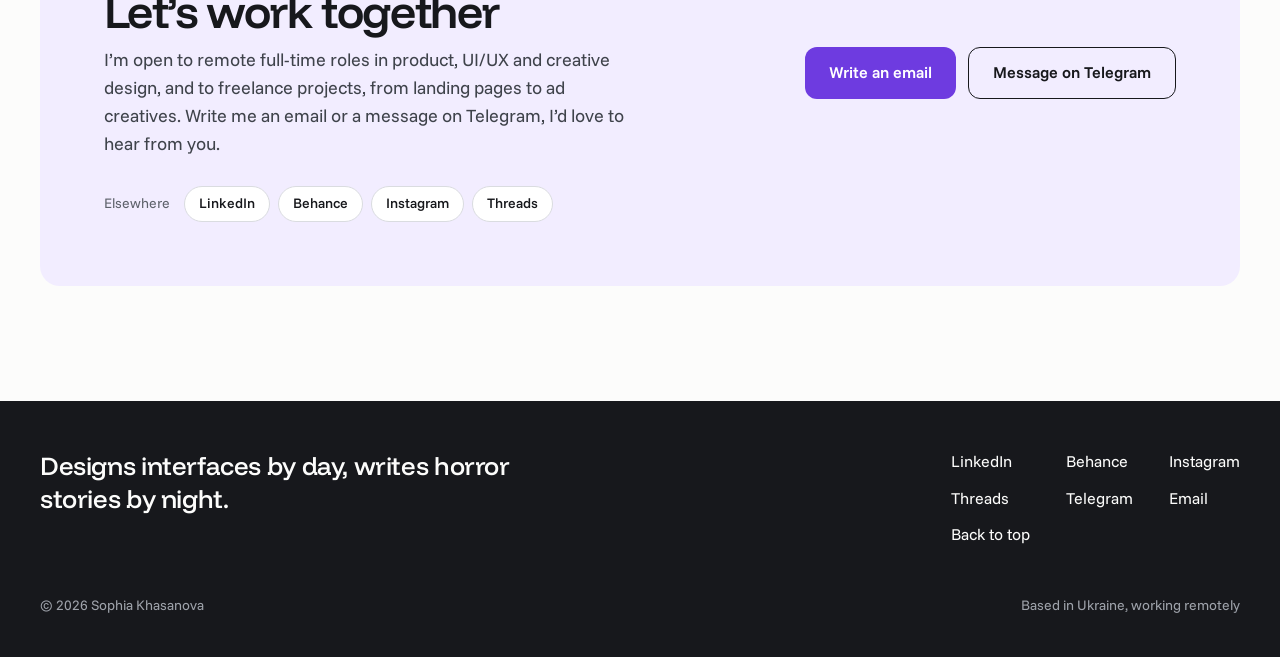
==== commit 27c06f6b: "About: one-column skill cards on mobile, new What I do and Off the clock copy Co-Authored-By: Claude" ====
--- a/about/index.html
+++ b/about/index.html
@@ -227,6 +227,13 @@
 .crow.cmail > span:nth-child(2),.crow.cmail > span:last-child{flex:1 1 100% !important}
 .crow.cmail > span:last-child > *{flex:1;justify-content:center}
 }
+
+.fh{margin:0;font-family:'Funnel Display',sans-serif;font-weight:600;font-size:20px;letter-spacing:-0.015em;line-height:1.2}
+.fact .fe{margin-bottom:2px}
+.fh + p{margin-top:-6px !important}
+@media (max-width:1100px){.fgrid{grid-template-columns:repeat(2,minmax(0,1fr)) !important}}
+@media (max-width:900px){.skgrid{grid-template-columns:1fr !important}}
+@media (max-width:600px){.fgrid{grid-template-columns:1fr !important}}
 </style>
 
 </head>
@@ -292,29 +299,29 @@
 <section aria-labelledby="do-h" style="max-width:1320px;margin:0 auto;padding:0 40px clamp(80px,10vw,140px)">
 <div class="rv" style="display:flex;flex-direction:column;gap:12px;margin-bottom:clamp(32px,4vw,48px)">
 <h2 id="do-h" style="margin:0;font-family:'Funnel Display',sans-serif;font-weight:600;font-size:clamp(36px,4.2vw,60px);letter-spacing:-0.035em;line-height:1">What I do</h2>
-<p style="margin:0;color:#5E626B;font-size:18px">The things I enjoy most and do best.</p>
-</div>
-<div style="display:grid;grid-template-columns:repeat(auto-fit,minmax(min(100%,300px),1fr));gap:24px">
+<p style="margin:0;color:#5E626B;font-size:18px">What I can help your team with.</p>
+</div>
+<div class="skgrid" style="display:grid;grid-template-columns:repeat(3,minmax(0,1fr));gap:24px">
 <article class="sk rv2">
 <span class="sksel" aria-hidden="true"><span>Card / Skill</span></span>
 <span aria-hidden="true" class="skic" style="background:#EFE8FF"><svg width="22" height="22" viewBox="0 0 24 24" fill="none" stroke="#6E3BE0" stroke-width="1.8" stroke-linejoin="round"><rect x="3" y="4" width="18" height="16" rx="2.5"></rect><path d="M3 9h18M9 9v11"></path></svg></span>
 <h3 class="skh">Product &amp; UI/UX</h3>
-<p class="skp">Interfaces that feel clear and easy from the very first click.</p>
-<ul class="skl"><li>User flows and wireframes</li><li>Interfaces for web and mobile</li><li>Design systems and components</li><li>Landing pages</li></ul>
+<p class="skp">Clear, user-friendly interfaces for web and mobile products.</p>
+<ul class="skl"><li>User flows and wireframes</li><li>Web and mobile interfaces</li><li>Design systems and UI kits</li><li>Landing pages</li></ul>
 </article>
 <article class="sk rv2">
 <span class="sksel" aria-hidden="true"><span>Card / Skill</span></span>
 <span aria-hidden="true" class="skic" style="background:#E6ECFB"><svg width="22" height="22" viewBox="0 0 24 24" fill="none" stroke="#1E6BFF" stroke-width="1.8" stroke-linecap="round" stroke-linejoin="round"><path d="M8 7l-5 5 5 5M16 7l5 5-5 5M13.5 5l-3 14"></path></svg></span>
 <h3 class="skh">Design to code</h3>
-<p class="skp">I bring my own designs to life, so nothing gets lost along the way.</p>
-<ul class="skl"><li>Working prototypes with Claude Code</li><li>Sites in Webflow and Framer</li><li>Testing and fixing on real screens</li></ul>
+<p class="skp">I turn my Figma designs into working prototypes and websites.</p>
+<ul class="skl"><li>Working prototypes with Claude Code</li><li>Websites in Webflow and Framer</li><li>Checking every screen before launch</li></ul>
 </article>
 <article class="sk rv2">
 <span class="sksel" aria-hidden="true"><span>Card / Skill</span></span>
 <span aria-hidden="true" class="skic" style="background:#FFF1E3"><svg width="22" height="22" viewBox="0 0 24 24" fill="none" stroke="#D9700F" stroke-width="1.8" stroke-linejoin="round"><rect x="6" y="3" width="12" height="18" rx="2.5"></rect><path d="M10.5 9.5v5l4-2.5z" fill="#D9700F"></path></svg></span>
 <h3 class="skh">Creatives &amp; content</h3>
-<p class="skp">Graphic visuals, advertising creatives and social media content.</p>
-<ul class="skl"><li>Ad creatives for social</li><li>Post and Stories templates</li><li>Content plans</li><li>Reels edited in CapCut</li></ul>
+<p class="skp">Graphic design, ad creatives and social media content for brands.</p>
+<ul class="skl"><li>Ad creatives for social media</li><li>Post and Stories templates</li><li>Content plans</li><li>Reels edited in CapCut</li></ul>
 </article>
 </div>
 </section>
@@ -341,10 +348,13 @@
 <section aria-labelledby="off-h" style="max-width:1320px;margin:0 auto;padding:0 40px clamp(80px,10vw,140px)">
 <div class="rv" style="display:flex;flex-direction:column;gap:12px;margin-bottom:clamp(32px,4vw,48px)">
 <h2 id="off-h" style="margin:0;font-family:'Funnel Display',sans-serif;font-weight:600;font-size:clamp(36px,4.2vw,60px);letter-spacing:-0.035em;line-height:1">Off the clock</h2>
-<p style="margin:0;color:#5E626B;font-size:18px">A few things about me outside of work.</p>
-</div>
-<ul style="margin:0;padding:0;list-style:none;display:grid;grid-template-columns:repeat(auto-fit,minmax(min(100%,250px),1fr));gap:20px">
-<li class="fact rv2" style="--r:-1.4deg"><span class="fe" aria-hidden="true"><svg width="22" height="22" viewBox="0 0 24 24" fill="none" stroke="#6E3BE0" stroke-width="1.8" stroke-linecap="round" stroke-linejoin="round"><rect x="2" y="7" width="20" height="11" rx="5"/><path d="M7 11v3M5.5 12.5h3"/><circle cx="16" cy="11.5" r=".6" fill="#6E3BE0"/><circle cx="18" cy="13.5" r=".6" fill="#6E3BE0"/></svg></span><p>I love playing games, and I always notice their menus and onboarding. A designer’s habit.</p></li><li class="fact rv2" style="--r:1.1deg"><span class="fe" aria-hidden="true"><svg width="22" height="22" viewBox="0 0 24 24" fill="none" stroke="#6E3BE0" stroke-width="1.8" stroke-linecap="round" stroke-linejoin="round"><rect x="6" y="2.5" width="12" height="19" rx="2.5"/><path d="M10.5 18.5h3"/></svg></span><p>I run about five TikTok accounts, so I see every day what makes people stop and watch.</p></li><li class="fact rv2" style="--r:-0.7deg"><span class="fe" aria-hidden="true"><svg width="22" height="22" viewBox="0 0 24 24" fill="none" stroke="#6E3BE0" stroke-width="1.8" stroke-linecap="round" stroke-linejoin="round"><path d="M4 8h16v11H4zM4 8l3-4h12l-3 4M9 4l-2 4M14 4l-2 4"/></svg></span><p>Fan edits of movies and anime taught me timing, and I still use it in motion, Reels and ads.</p></li><li class="fact rv2" style="--r:1.4deg"><span class="fe" aria-hidden="true"><svg width="22" height="22" viewBox="0 0 24 24" fill="none" stroke="#6E3BE0" stroke-width="1.8" stroke-linecap="round" stroke-linejoin="round"><path d="M20 14.5A8 8 0 1 1 9.5 4a6.5 6.5 0 0 0 10.5 10.5z"/></svg></span><p>I’m creating my own horror game, so I know what it takes to bring an idea all the way to the finish.</p></li>
+<p style="margin:0;color:#5E626B;font-size:18px">What I enjoy outside of work.</p>
+</div>
+<ul class="fgrid" style="margin:0;padding:0;list-style:none;display:grid;grid-template-columns:repeat(4,minmax(0,1fr));gap:20px">
+<li class="fact rv2" style="--r:-1.4deg"><span class="fe" aria-hidden="true"><svg width="22" height="22" viewBox="0 0 24 24" fill="none" stroke="#6E3BE0" stroke-width="1.8" stroke-linecap="round" stroke-linejoin="round"><rect x="2" y="7" width="20" height="11" rx="5"/><path d="M7 11v3M5.5 12.5h3"/><circle cx="16" cy="11.5" r=".6" fill="#6E3BE0"/><circle cx="18" cy="13.5" r=".6" fill="#6E3BE0"/></svg></span><h3 class="fh">Gaming</h3><p>I spend a lot of time playing games. I’m naturally drawn to their worlds, visual styles, interfaces and storytelling.</p></li>
+<li class="fact rv2" style="--r:1.1deg"><span class="fe" aria-hidden="true"><svg width="22" height="22" viewBox="0 0 24 24" fill="none" stroke="#6E3BE0" stroke-width="1.8" stroke-linecap="round" stroke-linejoin="round"><path d="M20 14.5A8 8 0 1 1 9.5 4a6.5 6.5 0 0 0 10.5 10.5z"/></svg></span><h3 class="fh">Game development</h3><p>I’m working on my own horror game, exploring game design, storytelling and development along the way.</p></li>
+<li class="fact rv2" style="--r:-0.7deg"><span class="fe" aria-hidden="true"><svg width="22" height="22" viewBox="0 0 24 24" fill="none" stroke="#6E3BE0" stroke-width="1.8" stroke-linecap="round" stroke-linejoin="round"><path d="M4 8h16v11H4zM4 8l3-4h12l-3 4M9 4l-2 4M14 4l-2 4"/></svg></span><h3 class="fh">Movies, anime &amp; fan edits</h3><p>I love movies, series and anime. I used to make fan edits, and I still enjoy experimenting with visuals, motion and timing.</p></li>
+<li class="fact rv2" style="--r:1.4deg"><span class="fe" aria-hidden="true"><svg width="22" height="22" viewBox="0 0 24 24" fill="none" stroke="#6E3BE0" stroke-width="1.8" stroke-linecap="round" stroke-linejoin="round"><path d="M12 3l1.8 5.2L19 10l-5.2 1.8L12 17l-1.8-5.2L5 10l5.2-1.8z"/><path d="M19 16v4M17 18h4"/></svg></span><h3 class="fh">Creative experiments</h3><p>I enjoy trying new tools, exploring different creative ideas and making things just because I can.</p></li>
 </ul>
 </section>
 
